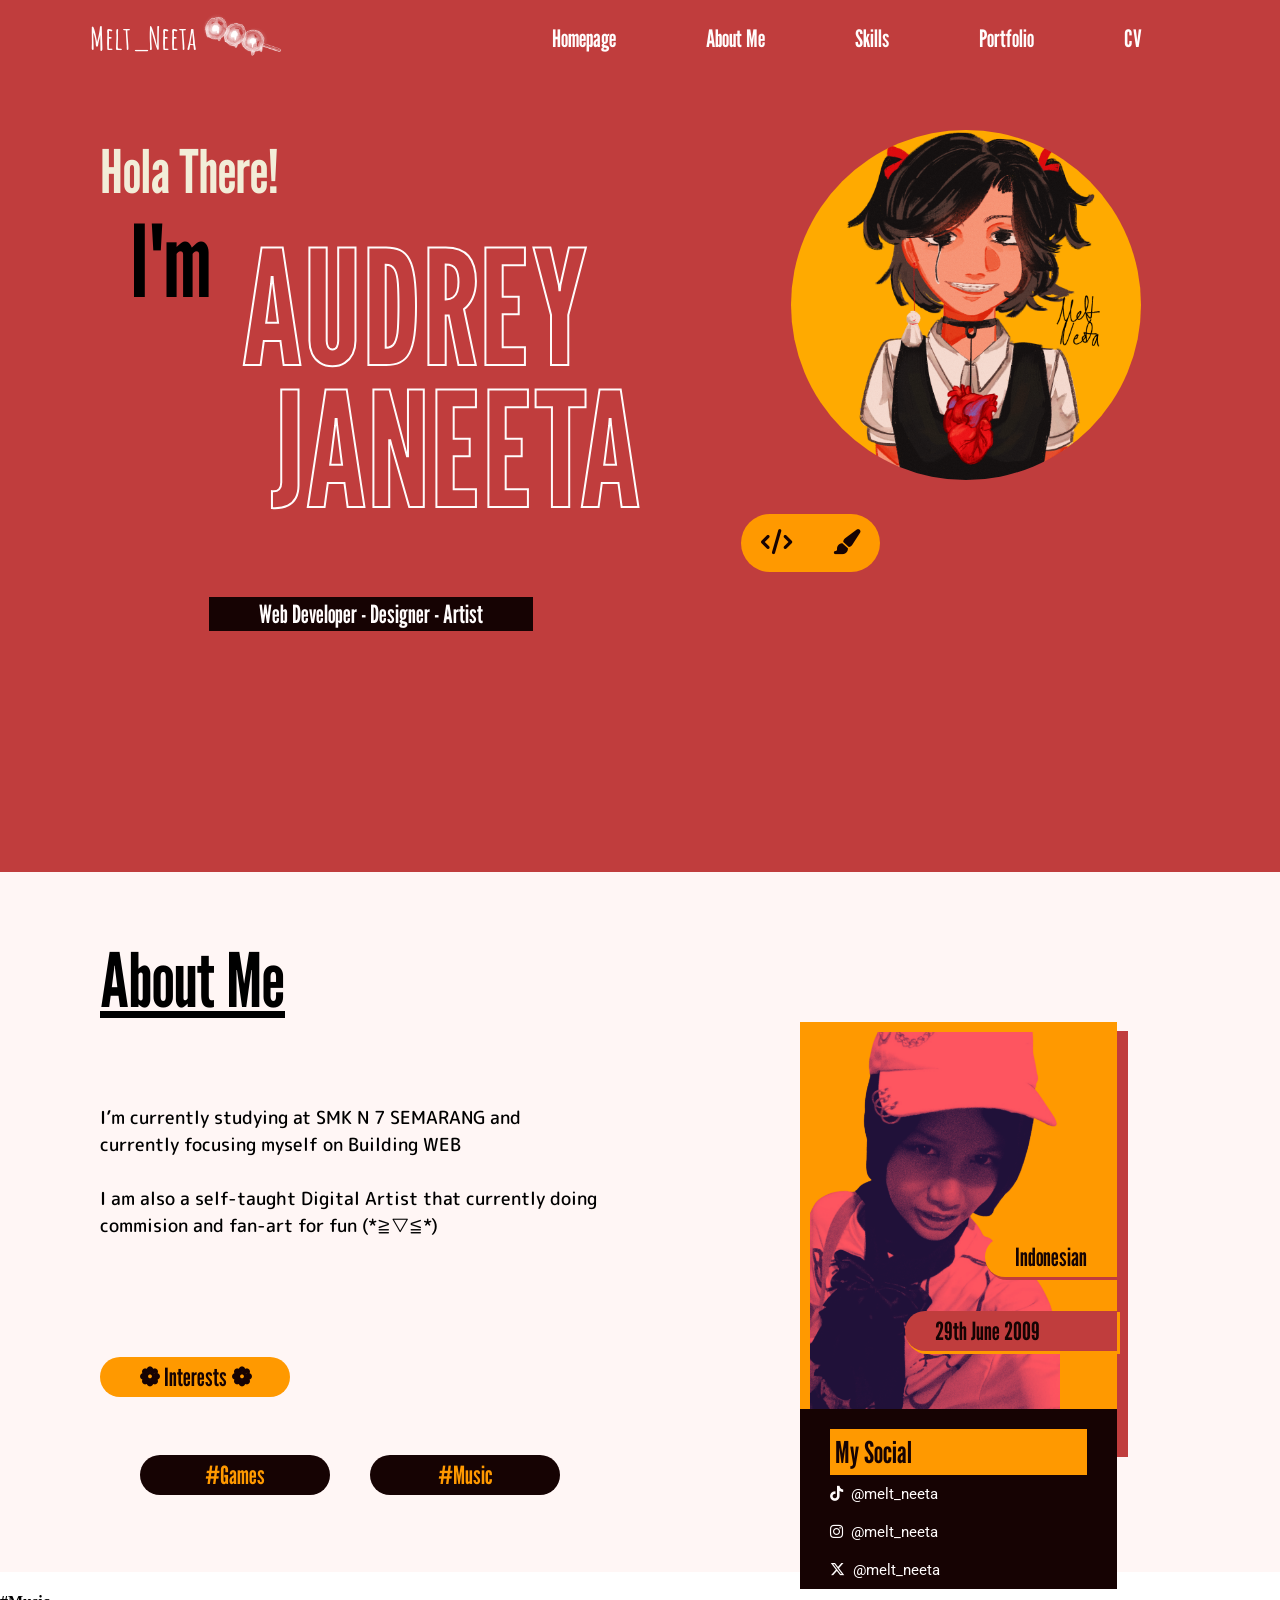
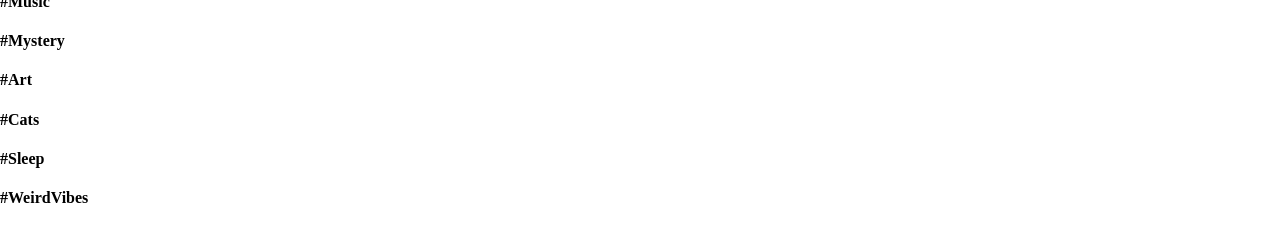
==== index.html @ 70efd3c1 "about me page done" ====
<!DOCTYPE html>
<html lang="en">
<head>
    <meta charset="UTF-8">
    <meta name="viewport" content="width=device-width, initial-scale=1.0">
    <title>Homepage</title>
    <link rel="stylesheet" href="index.css"> 
    <link rel="stylesheet" href="https://cdnjs.cloudflare.com/ajax/libs/font-awesome/6.5.1/css/all.min.css">
    <link rel="preconnect" href="https://fonts.googleapis.com">
    <link rel="preconnect" href="https://fonts.gstatic.com" crossorigin>
    <link href="https://fonts.googleapis.com/css2?family=Amatic+SC:wght@400;700&family=Arimo:ital,wght@0,400..700;1,400..700&family=League+Gothic:wdth@75..100&family=M+PLUS+Rounded+1c:wght@100;300;400;500;700;800;900&family=Roboto:ital,wght@0,100..900;1,100..900&display=swap" rel="stylesheet">
</head>
<body>

<!--Header section start-->

<header>
    <div class="navigasi">
        <div class="logo">
            <ul>Melt_Neeta</ul>
            <img src="assets/white logo no letter.png" width="80px" height="80px">
        </div>
        <ul class="nav-link">
            <li><a href="index.html#homepage">Homepage</a></li>
            <li><a href="index.html#about-me">About Me</a></li>
            <li><a href="index.html">Skills</a></li>
            <li><a href="portfolio.html">Portfolio</a></li>
            <li><a href="cv.html">CV</a></li>
        </ul>
    </div>
</header>

<!--Header section ends-->

<!--Homepage section start-->

<section class="homepage" id="homepage">

<div class="homepage">

    <div class="hola">
        <h3>Hola There!</h3>
        <div class="audrey">
            <h2>I'm</h2>
            <h1>AUDREY <p>JANEETA</p></h1>
        </div>
        <div class="pro">
            <p>Web Developer - Designer - Artist</p>
        </div>
    </div>

    <div class="first-pic">
        <img src="assets/profilecolor.png"/>
        <div class="passion-icon">
            <div class="code-icon"><i class="fa-solid fa-code"></i></div>
            <div class="paintbrush-icon"><i class="fa-solid fa-paintbrush"></i></div>
        </div>
    </div>

</div>

</section>

<!--homepage section end-->

<!--About Me section start-->
<section class="about-me" id="about-me">

<div class="about-me">

    <div class="aboutme-left">
        <div class="aboutme-title">
            <h1>About Me</h1>
        </div>
        <div class="aboutme-desc">
            <p>
                I’m currently studying at SMK N 7 SEMARANG and currently focusing myself on Building WEB
                <br><br>
                I am also a self-taught Digital Artist that currently doing commision and fan-art for fun
                (*≧▽≦*)
            </p>
        </div>
        <div class="aboutme-interest">
            <h3>❁ Interests ❁</h3>
            <div class="interest">
                <h4>#Games</h4>
                <h4>#Music</h4>
            </div>
        </div>
    </div>

    <div class="aboutme-right">
        <div class="mephoto">
            <img src="assets/mypic.png" width="250px" height="400px"/>
        </div>
        <div class="from">
            <h5>Indonesian</h5>
        </div>
        <div class="date">
            <h5>29th June 2009</h5>
        </div>
        <div class="social">
            <ul>
                <h5>My Social</h5>
                <li><i class="fa-brands fa-tiktok"></i>&nbsp;&nbsp;@melt_neeta</li>
                <li><i class="fa-brands fa-instagram"></i>&nbsp;&nbsp;@melt_neeta</li>
                <li><i class="fa-brands fa-x-twitter"></i>&nbsp;&nbsp;@melt_neeta</li>
            </ul>
        </div>
    </div> 

</div>

</section>

<!--About Me ends-->

<!--Skills Start-->
<section class="skills" id="skills">

<div class="skills">

    <div class="interest">
        <div class="interest-row">
            <h4>#Music</h4>
            <h4>#Mystery</h4>
        </div>
        <div class="interest-row">
            <h4>#Art</h4>
            <h4>#Cats</h4>
        </div>
        <div class="interest-row">
            <h4>#Sleep</h4>
            <h4>#WeirdVibes</h4>
        </div>
    </div>


</div>
</section>
<!--Skills end-->
    
</body>
</html>
---- index.css ----
:root{
    --bright-yellow: #f2edd8;
    --black: #160303;
    --orange: #ff9900;
    --white1: #fffcfc;
    --white2: #fff6f5;
    --gray-red: #bc837c;
    --red: #c03d3d;
}


body {
    margin: 0;
    padding: 0;
    height: 100%;
}

/*header*/

header {
    position: fixed;
    min-width: 1080;
    max-height: 70px;
    background-color: var(--red);
}

.navigasi {
    display: flex;
}

.navigasi .logo {
    margin-top: -15px;
    padding: 0px;
    margin-left: 50px;
    color: var(--white1);
    font-family: "Amatic SC", sans-serif;
    font-weight: bold;
    font-style: normal;
    font-size: xx-large;
    display: flex;
}

.navigasi .logo img {
    margin-top: 10px;
    margin-left: 5px;
}

.navigasi .logo a {
    color: var(--white1);
    font-family: "Amatic SC", sans-serif;
    font-weight: bolder;
    font-style: normal;
    font-size: xx-large;
}

.navigasi .nav-link {
    margin-left: 200px;
    margin-right: 50px;
    list-style: none;
    display: flex;
    font-family: "League Gothic", sans-serif;
    font-weight: 500;
    font-size: x-large;
}

.navigasi .nav-link a{
    color: var(--white1);
    text-decoration: none;
    justify-items: center;
  text-decoration: none;  
  color: var(--white1);
  padding: 5px 30px;      /* (Atas-Bawah Kiri-Kanan) */
  margin-right: 30px;
  transition-duration: 0.2s;
}

.navigasi .nav-link a:hover {
    color: var(--red);
    background-color: var(--bright-yellow);
    border-radius: 15px;
}

/*Homepage*/

.homepage {
    background-color: var(--red);
    max-height: 1000px;
    display: flex;
}

.hola {
    display: flex;
    flex-direction: column;
    padding: 75px 100px;
    font-family: "League Gothic", sans-serif;
}

.hola h3 {
    color: var(--bright-yellow);
    font-size: 60px;
    font-weight: 200;
}

.hola .audrey {
    margin-left: 30px;
    margin-top: -150px;
    display: flex;
}

.hola .audrey h2 {
    font-size: 100px;
}

.hola .audrey h1 {
    margin-left: 30px;
    font-size: 160px;
    line-height: 0.7;
    color: transparent;
    -webkit-text-stroke: 2px var(--white1);
}

.hola .audrey h1 p {
    margin-top: 30px;
    margin-left: 30px;
}

.pro p {
    font-family: "League Gothic", sans-serif;
    font-size: 25px;
    font-weight: 500;
    color: var(--white1);
    background-color: var(--black);
    padding: 2px 50px;
    width: fit-content;
    margin: auto;
    margin-top: -200px;
}

.first-pic .passion-icon {
    margin-top: -100px;
    display: flex;
    color: var(--black);
    background-color: var(--orange);
    width: fit-content;
    border-radius: 50px;
    justify-self: center;
    font-size: 25px;
    padding: 10px;
}

.code-icon {
    padding: 5px 10px;
    margin-right: 10px;
}

.paintbrush-icon{
    padding: 5px 10px;
    margin-left: 10px;
}

.code-icon :hover {
    color: var(--bright-yellow);
}

.paintbrush-icon :hover {
    color: var(--bright-yellow);
}

.homepage .first-pic img {
    height: 350px;
    width: 350px;
    padding: 130px 50px;
    border-radius: 100%;
}

/* About Me */

.about-me {
    background-color: var(--white2);
    max-height: 700px;
    display: flex;
}

.aboutme-left {
    display: flex;
    flex-direction: column;
    padding: 50px 100px;
    margin-top: -50px;
}

.aboutme-left .aboutme-title {
    font-family: "League Gothic", sans-serif;
    font-size: 50px;
    font-weight: 200;
    text-decoration: underline;
}

.aboutme-left .aboutme-desc {
    font-family: "M PLUS Rounded 1c", sans-serif;
    font-weight: 500;
    font-size: 18px;
    max-width: 500px;
}

.aboutme-right {
    display: flex;
    flex-direction: column;
    padding: 50px 100px;
}

.aboutme-right .mephoto {
    margin-top: 100px;
    padding: 10px;
    background-color: var(--orange);
    box-shadow: 10px 10px 0px 1px var(--red);
}

.aboutme-right .from {
    justify-items: left;
    z-index: 2;
    margin-top: -250px;
}

.aboutme-right .from h5 {
    color: var(--black);
    background-color: var(--orange);
    border-radius: 20px 0px 0px 20px;
    font-family: "League Gothic", sans-serif;
    font-size: 25px;
    font-weight: 100;
    padding: 5px 30px;
    margin-left: 185px;
    box-shadow: 2px 2px 0px 1px var(--red);
}

.aboutme-right .date {
    justify-items: center;
    z-index: 2;
    margin-top: -50px;
}

.aboutme-right .date h5 {
    color: var(--black);
    background-color: var(--red);
    border-radius: 20px 0px 0px 20px;
    font-family: "League Gothic", sans-serif;
    font-size: 25px;
    font-weight: 100;
    padding: 5px 30px;
    margin-left: 105px;
    min-width: 150px;
    box-shadow: 2px 2px 0px 1px var(--orange);
}

.aboutme-right .social ul {
    padding: 10px 30px;
    background-color: var(--black);
    list-style-type: none;
}

.aboutme-right .social ul h5 {
    color: var(--black);
    margin-top: 10px;
    font-size: 30px;
    margin-bottom: -10px;
    font-family: "League Gothic", sans-serif;
    background-color: var(--orange);
    padding: 5px 5px;
}

.aboutme-right .social ul li {
    color: var(--white1);
    margin-top: 20px;
    font-size: 15px;
    font-family: "Roboto", sans-serif;;
}

.aboutme-left .aboutme-interest h3 {
    margin-top: 100px;
    justify-self: center;
    color: var(--black);
    background-color: var(--orange);
    border-radius: 50px;
    font-family: "League Gothic", sans-serif;
    font-size: 25px;
    padding: 5px 20px;
    text-align: center;
    width: 150px;
}

.aboutme-left .aboutme-interest .interest {
    display: flex;
    flex-direction: row;
    gap: 40px;
    justify-content: center;
    margin-top: 10px;
}

.aboutme-left .aboutme-interest h4 {
    justify-self: center;
    color: var(--orange);
    background-color: var(--black);
    border-radius: 50px;
    font-family: "League Gothic", sans-serif;
    font-size: 25px;
    padding: 5px 20px;
    text-align: center;
    width: 150px;
}
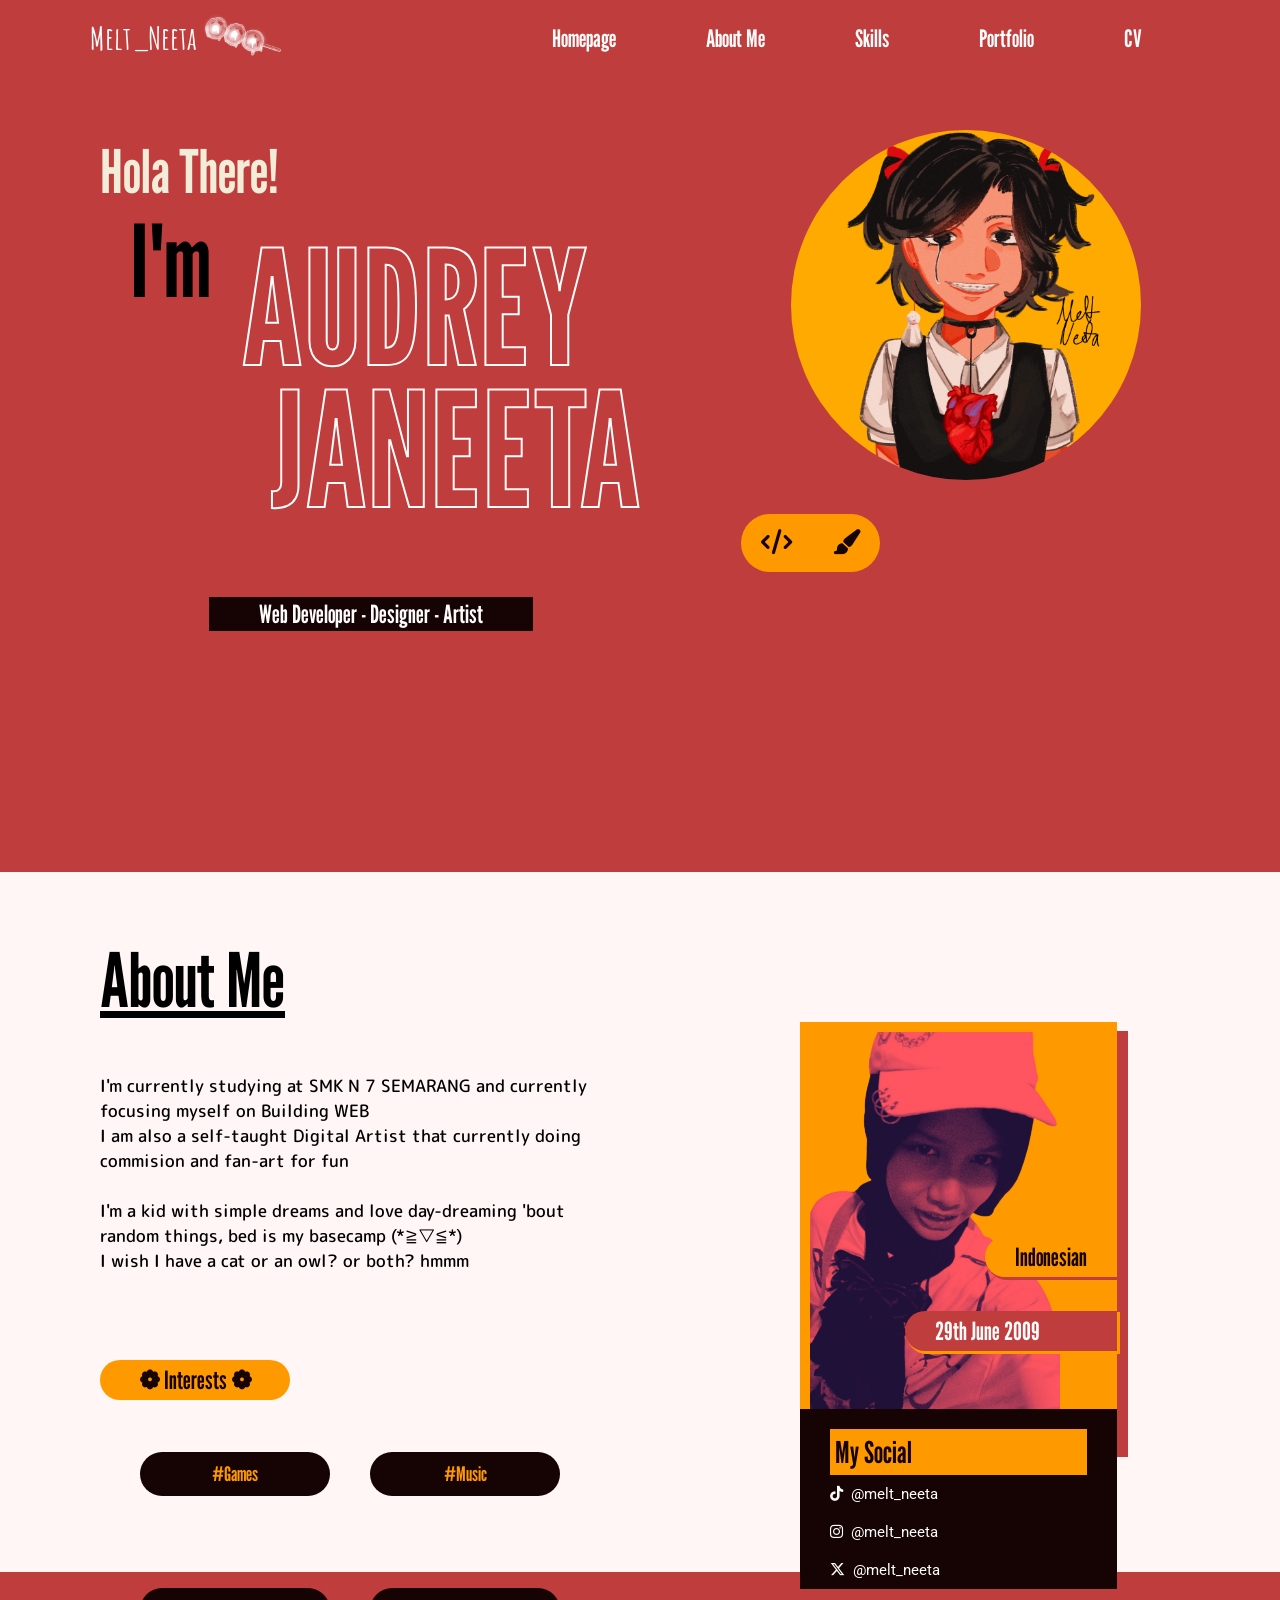
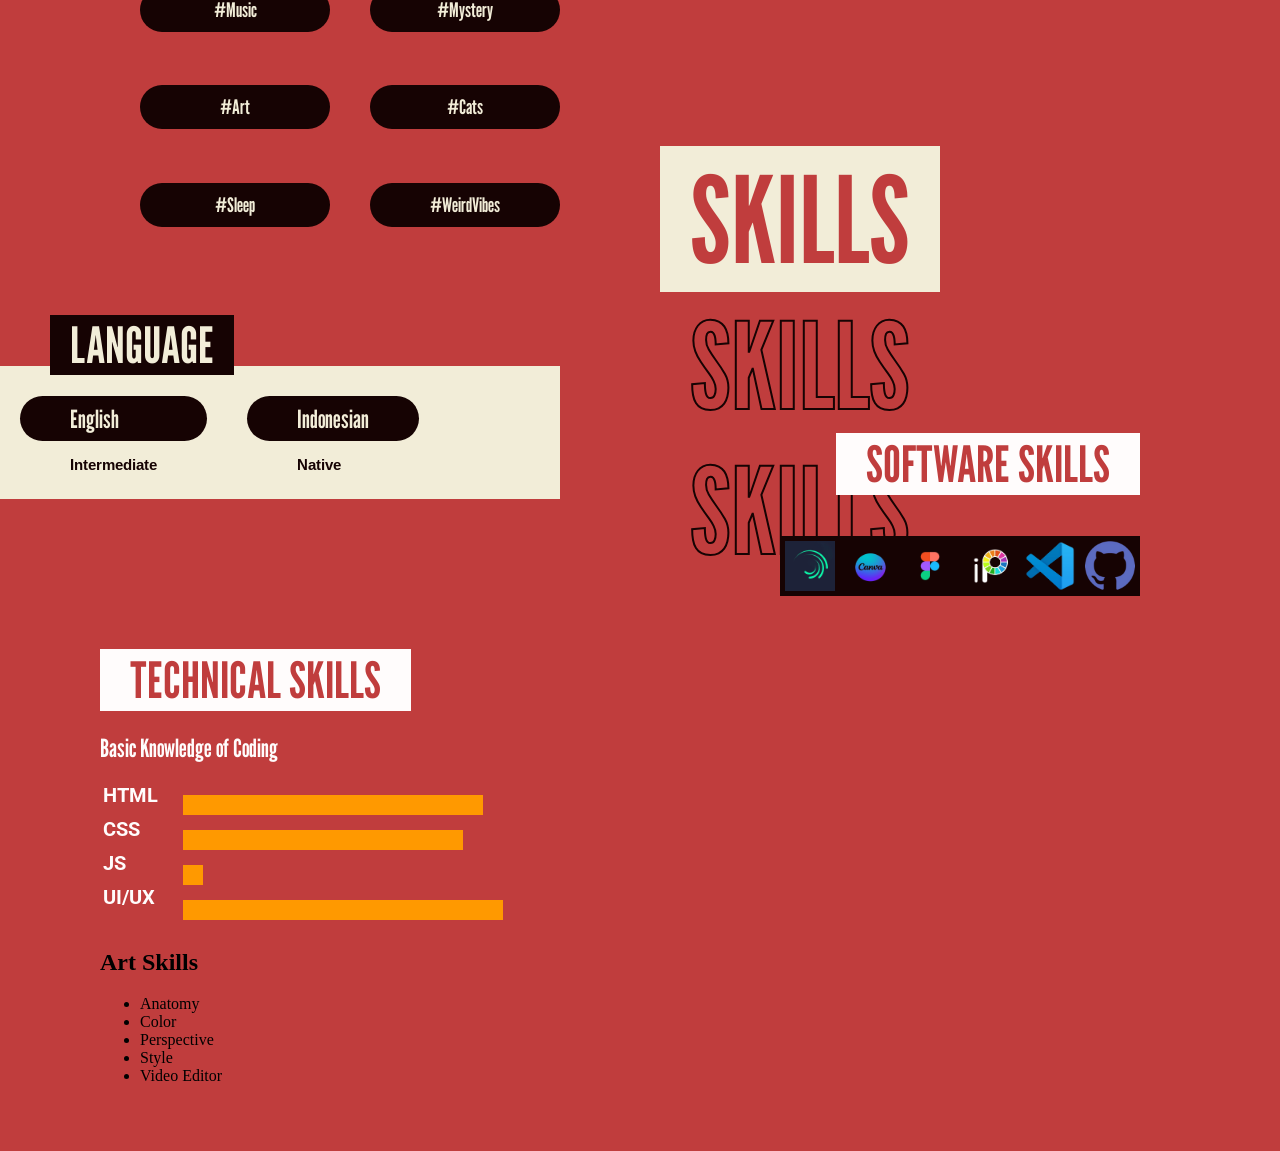
==== commit 712b19b7: "index almost done" ====
--- a/index.html
+++ b/index.html
@@ -23,7 +23,7 @@
         <ul class="nav-link">
             <li><a href="index.html#homepage">Homepage</a></li>
             <li><a href="index.html#about-me">About Me</a></li>
-            <li><a href="index.html">Skills</a></li>
+            <li><a href="index.html#skills">Skills</a></li>
             <li><a href="portfolio.html">Portfolio</a></li>
             <li><a href="cv.html">CV</a></li>
         </ul>
@@ -74,10 +74,14 @@
         </div>
         <div class="aboutme-desc">
             <p>
-                I’m currently studying at SMK N 7 SEMARANG and currently focusing myself on Building WEB
+                I'm currently studying at SMK N 7 SEMARANG and currently focusing myself on Building WEB
+                <br>
+                I am also a self-taught Digital Artist that currently doing commision and fan-art for fun
                 <br><br>
-                I am also a self-taught Digital Artist that currently doing commision and fan-art for fun
+                I'm a kid with simple dreams and love day-dreaming 'bout random things, bed is my basecamp
                 (*≧▽≦*)
+                <br>
+                I wish I have a cat or an owl? or both? hmmm
             </p>
         </div>
         <div class="aboutme-interest">
@@ -120,18 +124,98 @@
 
 <div class="skills">
 
-    <div class="interest">
-        <div class="interest-row">
-            <h4>#Music</h4>
-            <h4>#Mystery</h4>
-        </div>
-        <div class="interest-row">
-            <h4>#Art</h4>
-            <h4>#Cats</h4>
-        </div>
-        <div class="interest-row">
-            <h4>#Sleep</h4>
-            <h4>#WeirdVibes</h4>
+    <div class="skills-left">
+
+        <div class="interest">
+            <div class="interest-row">
+                <h4>#Music</h4>
+                <h4>#Mystery</h4>
+            </div>
+            <div class="interest-row">
+                <h4>#Art</h4>
+                <h4>#Cats</h4>
+            </div>
+            <div class="interest-row">
+                <h4>#Sleep</h4>
+                <h4>#WeirdVibes</h4>
+            </div>
+        </div>
+
+        <div class="language">
+            <h1>LANGUAGE</h1>
+            <div class="languages">
+                <div class="languages-content">
+                    <h3>English</h3>
+                    <h4>Intermediate</h4>
+                </div>
+                <div class="languages-content">
+                    <h3>Indonesian</h3>
+                    <h4>Native</h4>
+                </div>
+            </div>
+        </div>
+
+        <div class="technical">
+            <h1>TECHNICAL SKILLS</h1>
+            <div class="coding">
+                <h2>Basic Knowledge of Coding</h2>
+                <div class="coding-skills">
+                    <ul>
+                        <li>HTML</li>
+                        <li>CSS</li>
+                        <li>JS</li>
+                        <li>UI/UX</li>
+                    </ul>
+                </div>
+                <div class="coding-skills-bar">
+                    <div class="html"></div>
+                    <div class="css"></div>
+                    <div class="js"></div>
+                    <div class="uiux"></div>
+                </div>
+            </div>
+
+            <div class="art">
+                <h2>Art Skills</h2>
+                <div class="art-skills">
+                    <ul>
+                        <li>Anatomy</li>
+                        <li>Color</li>
+                        <li>Perspective</li>
+                        <li>Style</li>
+                        <li>Video Editor</li>
+                    </ul>
+                </div>
+                <div class="coding-skills-bar">
+                    <div class="anatomy"></div>
+                    <div class="color"></div>
+                    <div class="perspective"></div>
+                    <div class="style"></div>
+                    <div class="vid-editor"></div>
+                </div>
+            </div>
+        </div>
+    </div>
+
+    <div class="skills-right">
+        <div class="title">
+            <h1>SKILLS</h1>
+            <div class="back-title">
+                <h2>SKILLS</h2>
+                <h2>SKILLS</h2>
+            </div>
+        </div>
+
+        <div class="software">
+            <h1>SOFTWARE SKILLS</h1>
+            <div class="softwares">
+                <img src="assets/Alight motion logo.jpg"/>
+                <img src="assets/canva logo.png"/>
+                <img src="assets/figma logo.png"/>
+                <img src="assets/ibis paint logo.png"/>
+                <img src="assets/vscode logo.png"/>
+                <img src="assets/github logo.png"/>
+            </div>
         </div>
     </div>
 
--- a/index.css
+++ b/index.css
@@ -13,6 +13,7 @@
     margin: 0;
     padding: 0;
     height: 100%;
+    width: 100%;
 }
 
 /*header*/
@@ -22,10 +23,12 @@
     min-width: 1080;
     max-height: 70px;
     background-color: var(--red);
+    z-index: 100;
 }
 
 .navigasi {
     display: flex;
+    min-width: 2000px;
 }
 
 .navigasi .logo {
@@ -179,6 +182,7 @@
     background-color: var(--white2);
     max-height: 700px;
     display: flex;
+    z-index: 2;
 }
 
 .aboutme-left {
@@ -196,9 +200,10 @@
 }
 
 .aboutme-left .aboutme-desc {
+    margin: -30px 0px -30px 0px;
     font-family: "M PLUS Rounded 1c", sans-serif;
     font-weight: 500;
-    font-size: 18px;
+    font-size: 17px;
     max-width: 500px;
 }
 
@@ -217,7 +222,6 @@
 
 .aboutme-right .from {
     justify-items: left;
-    z-index: 2;
     margin-top: -250px;
 }
 
@@ -240,7 +244,7 @@
 }
 
 .aboutme-right .date h5 {
-    color: var(--black);
+    color: var(--white1);
     background-color: var(--red);
     border-radius: 20px 0px 0px 20px;
     font-family: "League Gothic", sans-serif;
@@ -302,8 +306,235 @@
     background-color: var(--black);
     border-radius: 50px;
     font-family: "League Gothic", sans-serif;
-    font-size: 25px;
-    padding: 5px 20px;
+    font-size: 20px;
+    font-weight: lighter;
+    padding: 10px 20px;
     text-align: center;
     width: 150px;
+}
+
+/*Skills*/
+
+.skills {
+    background-color: var(--red);
+    display: flex;
+    flex-direction: row;
+}
+
+.skills-left {
+    display: flex;
+    flex-direction: column;
+    padding: 50px 100px;
+}
+
+.skills-left .interest {
+    justify-items: center;
+    margin-left: 40px;
+    margin-top: -60px;
+}
+
+.skills-left .interest .interest-row {
+    display: flex;
+    flex-direction: row;
+    gap: 40px;
+    justify-content: center;
+    margin-top: 0px;
+}
+
+.skills-left .interest .interest-row h4 {
+    justify-self: center;
+    color: var(--bright-yellow);
+    background-color: var(--black);
+    border-radius: 50px;
+    font-family: "League Gothic", sans-serif;
+    font-size: 20px;
+    font-weight: lighter;
+    padding: 10px 20px;
+    text-align: center;
+    width: 150px;
+}
+
+.skills-left .language {
+    margin-top: 20px;
+    margin-left: -100px;
+}
+
+.skills-left .language h1 {
+    color: var(--bright-yellow);
+    background-color: var(--black);
+    display: inline-block;
+    padding: 0px 20px;
+    font-family: "League Gothic", sans-serif;
+    font-size: 50px;
+    margin-left: 50px;
+}
+
+.skills-left .language .languages {
+    margin-top: -50px;
+    display: flex;
+    flex-direction: row;
+    background-color: var(--bright-yellow);
+    padding: 5px 0px;
+}
+
+.skills-left .language .languages .languages-content{
+    padding: 0px 20px;
+    justify-items: center;
+}
+
+.skills-left .language .languages .languages-content h3{
+    background-color: var(--black);
+    color: var(--bright-yellow);
+    font-family: "League Gothic", sans-serif;
+    font-weight: lighter;
+    font-size: 25px;
+    padding: 7.5px 50px;
+    border-radius: 50px;
+}
+
+.skills-left .language .languages .languages-content h4{
+    color: var(--black);
+    font-family: "Arimo", sans-serif;
+    font-weight: bold;
+    font-size: 15px;
+    margin-top: -10px;
+    padding: 0px 50px;
+}
+
+.skills-right {
+    display: flex;
+    flex-direction: column;
+    padding: 0px 0px;
+    align-items: end;
+}
+
+.skills-right .title {
+    margin-top: 75px;
+    margin-right: -100px;
+    display: flex;
+    flex-direction: column;
+    align-items: end;
+}
+
+.skills-right .title h1 {
+    background-color: var(--bright-yellow);
+    color: var(--red);
+    font-family: "League Gothic", sans-serif;
+    font-weight: lighter;
+    font-size: 120px;
+    padding: 1px 30px;
+}
+
+.skills-right .title .back-title h2{
+    -webkit-text-stroke: 2px var(--black);
+    color: var(--red);
+    font-family: "League Gothic", sans-serif;
+    font-weight: lighter;
+    font-size: 120px;
+    padding: 1px 30px;
+    margin-top: -100px;
+    z-index: -2;
+}
+
+.skills-right .software {
+    display: flex;
+    flex-direction: column;
+    align-items: end;
+    margin-right: -300px;
+    margin-top: 50px;
+}
+
+.skills-right .software h1 {
+    margin-top: -300px;
+    color: var(--red);
+    background-color: var(--white1);
+    padding: 1px 30px;
+    font-family: "League Gothic", sans-serif;
+    font-size: 50px;
+}
+
+.skills-right .software .softwares {
+    display: flex;
+    flex-direction: row;
+}
+
+.skills-right .software .softwares img {
+    background-color: var(--black);
+    padding: 5px;
+    width: 50px;
+    height: 50px;
+}
+
+.skills-left .technical {
+    display: flex;
+    flex-direction: column;
+}
+
+.skills-left .technical h1 {
+    margin-right: auto;
+    margin-top: 150px;
+    color: var(--red);
+    background-color: var(--white1);
+    padding: 1px 30px;
+    font-family: "League Gothic", sans-serif;
+    font-size: 50px;
+    align-self: center;
+    justify-self: left;
+}
+
+.skills-left .technical .coding {
+    display: flex;
+    flex-direction: row;
+}
+
+.skills-left .technical .coding h2 {
+    color: var(--white1);
+    font-family: "League Gothic", sans-serif;
+    font-size: 25px;
+    font-weight: lighter;
+    margin-top: -20px;
+}
+
+.skills-left .technical .coding .coding-skills {
+    color: var(--white1);
+    font-family: "Roboto", sans-serif;
+    font-size: 20px;
+    font-weight: bold;
+    margin-top: 10px;
+    margin-left: -215px;
+}
+
+.skills-left .technical .coding .coding-skills ul li {
+    list-style: none;
+    margin-top: 10px;
+}
+
+.skills-left .technical .coding-skills-bar {
+    margin-top: 10px;
+    margin-left: 25px;
+}
+
+.skills-left .technical .coding-skills-bar .html {
+    width: 300px;
+    height: 20px;
+    background-color: var(--orange);
+    margin-top: 32px;
+}
+.skills-left .technical .coding-skills-bar .css {
+    width: 280px;
+    height: 20px;
+    background-color: var(--orange);
+    margin-top: 15px;
+}
+.skills-left .technical .coding-skills-bar .js {
+    width: 20px;
+    height: 20px;
+    background-color: var(--orange);
+    margin-top: 15px;
+}
+.skills-left .technical .coding-skills-bar .uiux {
+    width: 320px;
+    height: 20px;
+    background-color: var(--orange);
+    margin-top: 15px;
 }
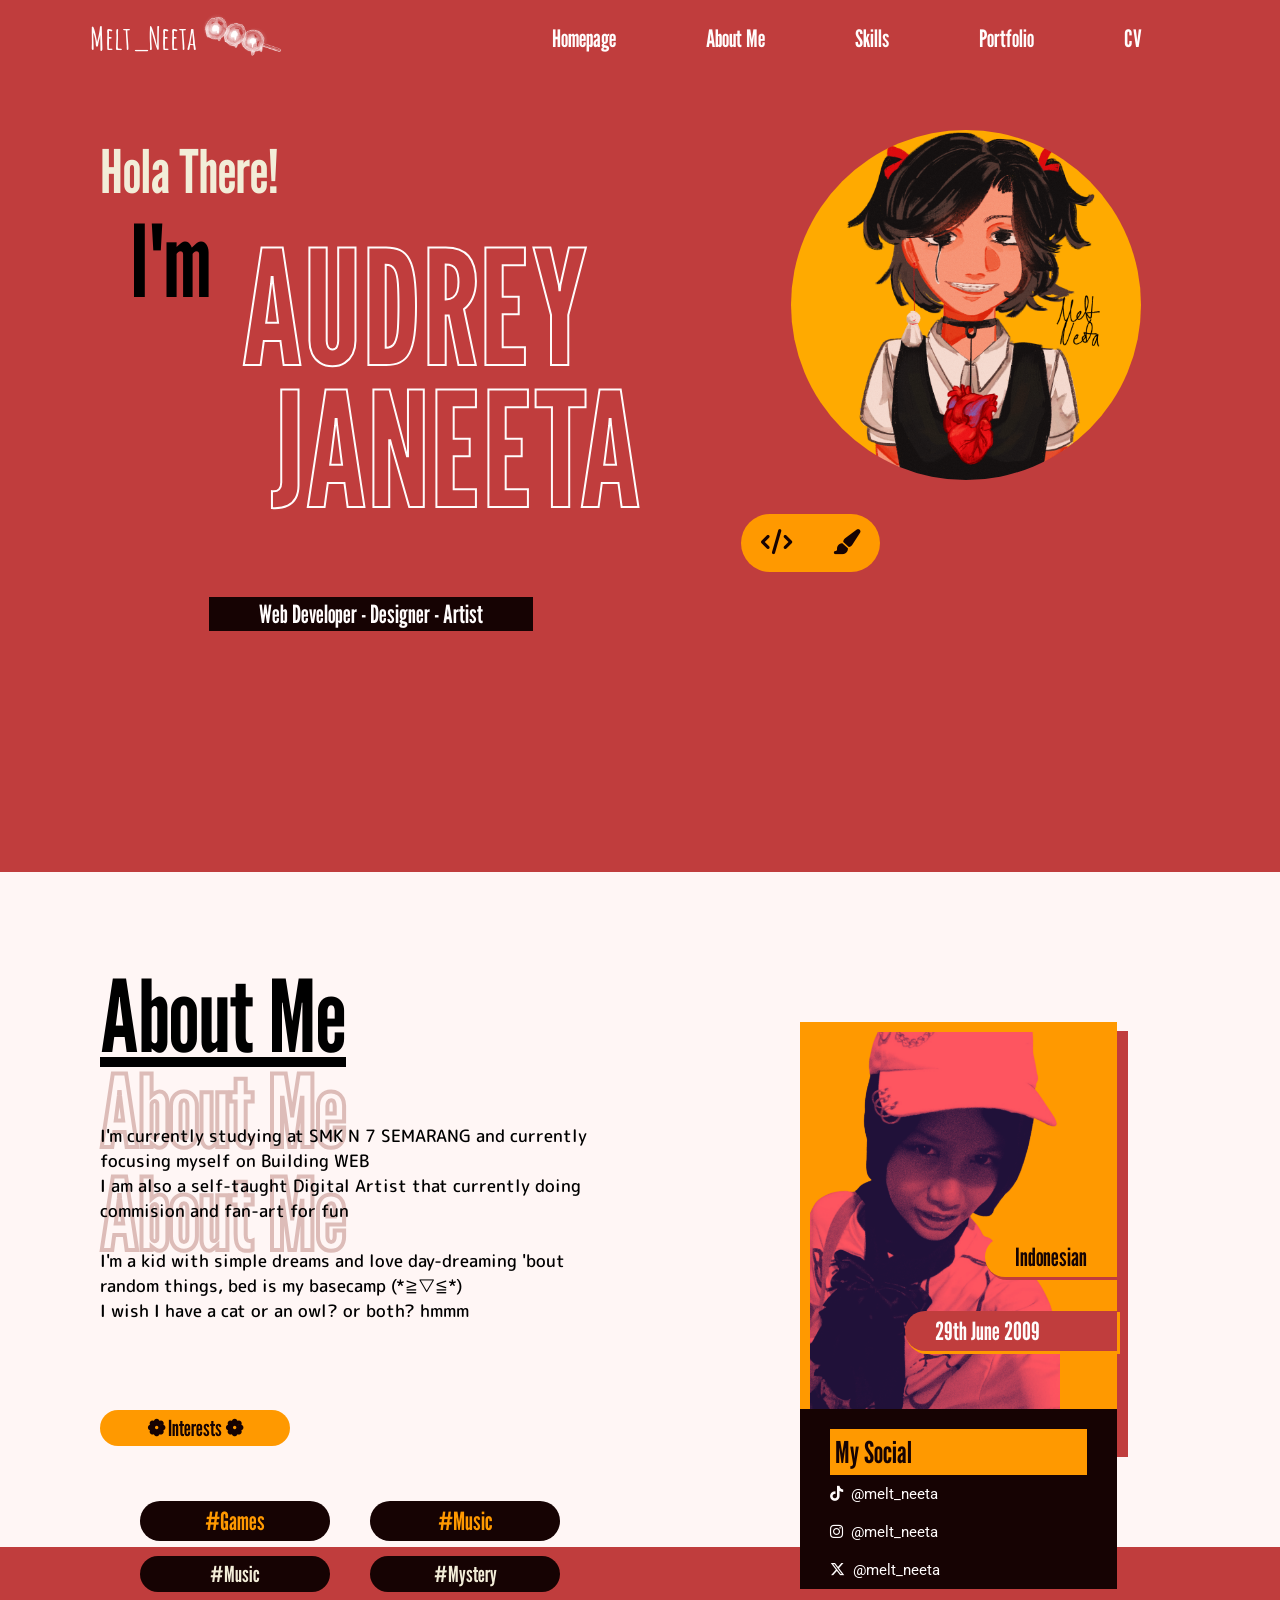
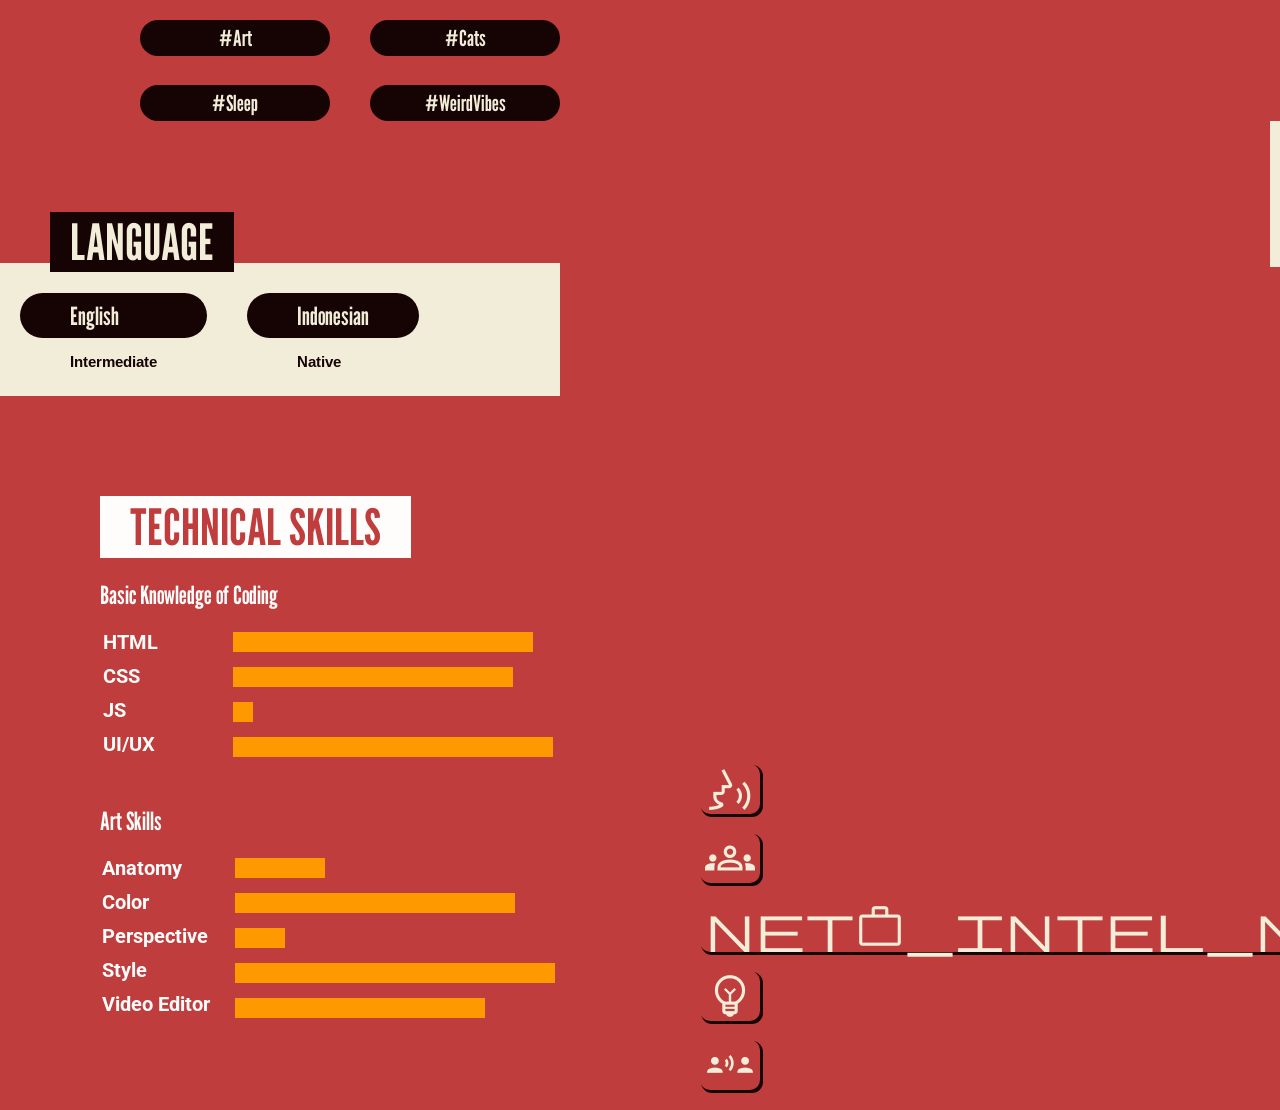
==== commit a5afea3a: "skills done" ====
--- a/index.html
+++ b/index.html
@@ -8,6 +8,7 @@
     <link rel="stylesheet" href="https://cdnjs.cloudflare.com/ajax/libs/font-awesome/6.5.1/css/all.min.css">
     <link rel="preconnect" href="https://fonts.googleapis.com">
     <link rel="preconnect" href="https://fonts.gstatic.com" crossorigin>
+    <link rel="stylesheet" href="https://fonts.googleapis.com/css2?family=Material+Symbols+Outlined:opsz,wght,FILL,GRAD@20..48,100..700,0..1,-50..200" />
     <link href="https://fonts.googleapis.com/css2?family=Amatic+SC:wght@400;700&family=Arimo:ital,wght@0,400..700;1,400..700&family=League+Gothic:wdth@75..100&family=M+PLUS+Rounded+1c:wght@100;300;400;500;700;800;900&family=Roboto:ital,wght@0,100..900;1,100..900&display=swap" rel="stylesheet">
 </head>
 <body>
@@ -71,6 +72,8 @@
     <div class="aboutme-left">
         <div class="aboutme-title">
             <h1>About Me</h1>
+            <h2>About Me</h2>
+            <h2>About Me</h2>
         </div>
         <div class="aboutme-desc">
             <p>
@@ -186,7 +189,7 @@
                         <li>Video Editor</li>
                     </ul>
                 </div>
-                <div class="coding-skills-bar">
+                <div class="art-skills-bar">
                     <div class="anatomy"></div>
                     <div class="color"></div>
                     <div class="perspective"></div>
@@ -217,6 +220,30 @@
                 <img src="assets/github logo.png"/>
             </div>
         </div>
+
+        <div class="soft-skill">
+            <h1>SOFT SKILLS</h1>
+            <div class="softskills">
+                <div class="icon">
+                <ul>
+                    <li><span class="material-symbols-outlined">voice_selection</span></li>
+                    <li><span class="material-symbols-outlined">groups</span></li>
+                    <li><span class="material-symbols-outlined">network_intel_node</span></li>
+                    <li><span class="material-symbols-outlined">emoji_objects</span></li>
+                    <li><span class="material-symbols-outlined">communication</span></li>
+                </ul>
+                </div>
+                <div class="soft-skills">
+                <ul>
+                    <li>Public Speaking</li>
+                    <li>Teamwork</li>
+                    <li>Adaptability</li>
+                    <li>Creative</li>
+                    <li>Communication</li>
+                </ul>
+                </div>
+            </div>
+        </div>
     </div>
 
 
--- a/index.css
+++ b/index.css
@@ -180,7 +180,7 @@
 
 .about-me {
     background-color: var(--white2);
-    max-height: 700px;
+    max-height: 675px;
     display: flex;
     z-index: 2;
 }
@@ -192,15 +192,28 @@
     margin-top: -50px;
 }
 
-.aboutme-left .aboutme-title {
-    font-family: "League Gothic", sans-serif;
-    font-size: 50px;
+.aboutme-left .aboutme-title h1 {
+    font-family: "League Gothic", sans-serif;
+    font-size: 100px;
     font-weight: 200;
     text-decoration: underline;
+    margin-bottom: 75px;
+}
+
+.aboutme-left .aboutme-title h2 {
+    z-index: -2;
+    font-family: "League Gothic", sans-serif;
+    font-size: 100px;
+    font-weight: 200;
+    color: var(--white2);
+    -webkit-text-stroke: 4px var(--gray-red);
+    margin-top: -100px;
+    opacity: 0.5;
 }
 
 .aboutme-left .aboutme-desc {
-    margin: -30px 0px -30px 0px;
+    z-index: 0;
+    margin: -250px 0px -30px 0px;
     font-family: "M PLUS Rounded 1c", sans-serif;
     font-weight: 500;
     font-size: 17px;
@@ -286,7 +299,7 @@
     background-color: var(--orange);
     border-radius: 50px;
     font-family: "League Gothic", sans-serif;
-    font-size: 25px;
+    font-size: 22px;
     padding: 5px 20px;
     text-align: center;
     width: 150px;
@@ -306,9 +319,9 @@
     background-color: var(--black);
     border-radius: 50px;
     font-family: "League Gothic", sans-serif;
-    font-size: 20px;
-    font-weight: lighter;
-    padding: 10px 20px;
+    font-size: 25px;
+    font-weight: lighter;
+    padding: 5px 20px;
     text-align: center;
     width: 150px;
 }
@@ -330,7 +343,7 @@
 .skills-left .interest {
     justify-items: center;
     margin-left: 40px;
-    margin-top: -60px;
+    margin-top: -40px;
 }
 
 .skills-left .interest .interest-row {
@@ -338,7 +351,7 @@
     flex-direction: row;
     gap: 40px;
     justify-content: center;
-    margin-top: 0px;
+    margin-top: -30px;
 }
 
 .skills-left .interest .interest-row h4 {
@@ -347,9 +360,9 @@
     background-color: var(--black);
     border-radius: 50px;
     font-family: "League Gothic", sans-serif;
-    font-size: 20px;
-    font-weight: lighter;
-    padding: 10px 20px;
+    font-size: 22px;
+    font-weight: lighter;
+    padding: 5px 20px;
     text-align: center;
     width: 150px;
 }
@@ -463,9 +476,11 @@
     padding: 5px;
     width: 50px;
     height: 50px;
+    box-shadow: 5px 5px 0px 1px var(--orange);
 }
 
 .skills-left .technical {
+    margin-top: -50px;
     display: flex;
     flex-direction: column;
 }
@@ -482,6 +497,7 @@
     justify-self: left;
 }
 
+/*coding skills*/
 .skills-left .technical .coding {
     display: flex;
     flex-direction: row;
@@ -510,8 +526,8 @@
 }
 
 .skills-left .technical .coding-skills-bar {
-    margin-top: 10px;
-    margin-left: 25px;
+    margin-top: 0px;
+    margin-left: 75px;
 }
 
 .skills-left .technical .coding-skills-bar .html {
@@ -537,4 +553,131 @@
     height: 20px;
     background-color: var(--orange);
     margin-top: 15px;
+}
+
+/*art skills*/
+.skills-left .technical .art {
+    margin-top: 50px;
+    display: flex;
+    flex-direction: row;
+}
+
+.skills-left .technical .art h2 {
+    color: var(--white1);
+    font-family: "League Gothic", sans-serif;
+    font-size: 25px;
+    font-weight: lighter;
+    margin-top: -20px;
+}
+
+.skills-left .technical .art .art-skills {
+    color: var(--white1);
+    font-family: "Roboto", sans-serif;
+    font-size: 20px;
+    font-weight: bold;
+    margin-top: 10px;
+    margin-left: -100px;
+}
+
+.skills-left .technical .art .art-skills ul li {
+    list-style: none;
+    margin-top: 10px;
+}
+
+.skills-left .technical .art-skills-bar {
+    margin-top: 0px;
+    margin-left: 25px;
+}
+
+.skills-left .technical .art-skills-bar .anatomy {
+    width: 90px;
+    height: 20px;
+    background-color: var(--orange);
+    margin-top: 32px;
+}
+.skills-left .technical .art-skills-bar .color {
+    width: 280px;
+    height: 20px;
+    background-color: var(--orange);
+    margin-top: 15px;
+}
+.skills-left .technical .art-skills-bar .perspective {
+    width: 50px;
+    height: 20px;
+    background-color: var(--orange);
+    margin-top: 15px;
+}
+.skills-left .technical .art-skills-bar .style {
+    width: 320px;
+    height: 20px;
+    background-color: var(--orange);
+    margin-top: 15px;
+}
+
+.skills-left .technical .art-skills-bar .vid-editor {
+    width: 250px;
+    height: 20px;
+    background-color: var(--orange);
+    margin-top: 15px;
+}
+
+/*soft skills*/
+.skills-right .soft-skill {
+    display: flex;
+    flex-direction: column;
+    align-items: end;
+    margin-right: -300px;
+    margin-top: -100px;
+}
+
+.skills-right .soft-skill h1 {
+    color: var(--red);
+    background-color: var(--white1);
+    padding: 1px 30px;
+    font-family: "League Gothic", sans-serif;
+    font-size: 50px;
+}
+
+.skills-right .soft-skill .softskills {
+    display: flex;
+    flex-direction: row;
+    margin-top: -20px;
+}
+.skills-right .soft-skill .icon {
+    display: flex;
+    flex-direction: column;
+}
+
+.skills-right .soft-skill .icon ul li {
+    list-style: none;
+    margin-top: 15px;
+}
+
+.skills-right .soft-skill .icon span {
+    font-size: 50px;
+    color: var(--bright-yellow);
+    background-color: var(--red);
+    box-shadow: 2px 2px 0px 1px var(--black);
+    padding: 0px 5px;
+    border-radius: 10px;
+}
+
+.skills-right .soft-skill .soft-skills {
+    display: flex;
+    flex-direction: column;
+    margin-top: -10px;
+}
+
+.skills-right .soft-skill .soft-skills ul li {
+    list-style: none;
+    font-family: "League Gothic", sans-serif;
+    font-weight: lighter;
+    font-size: 25px;
+    background-color: var(--black);
+    color: var(--orange);
+    text-align: center;
+    width: 250px;
+    padding: 7px 0px;
+    border-radius: 50px 0px 0px 50px;
+    margin-top: 25px;
 }
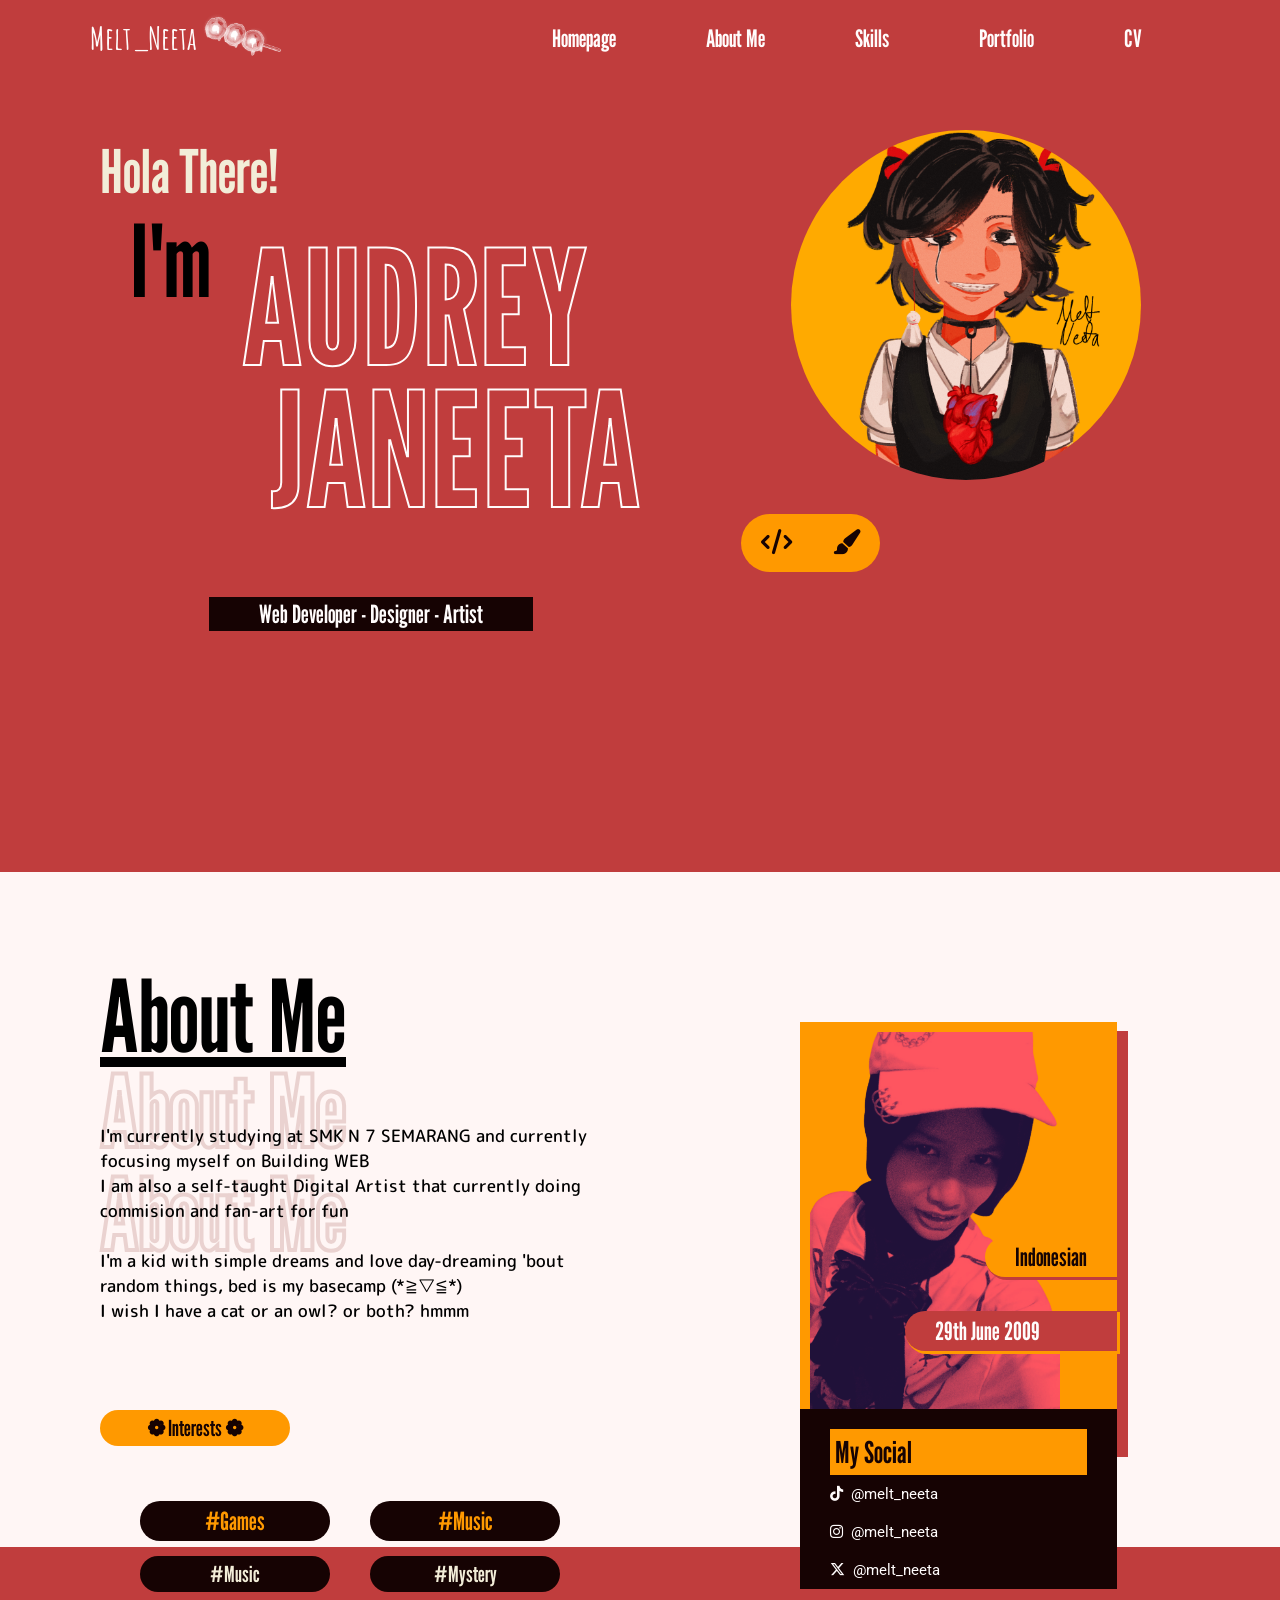
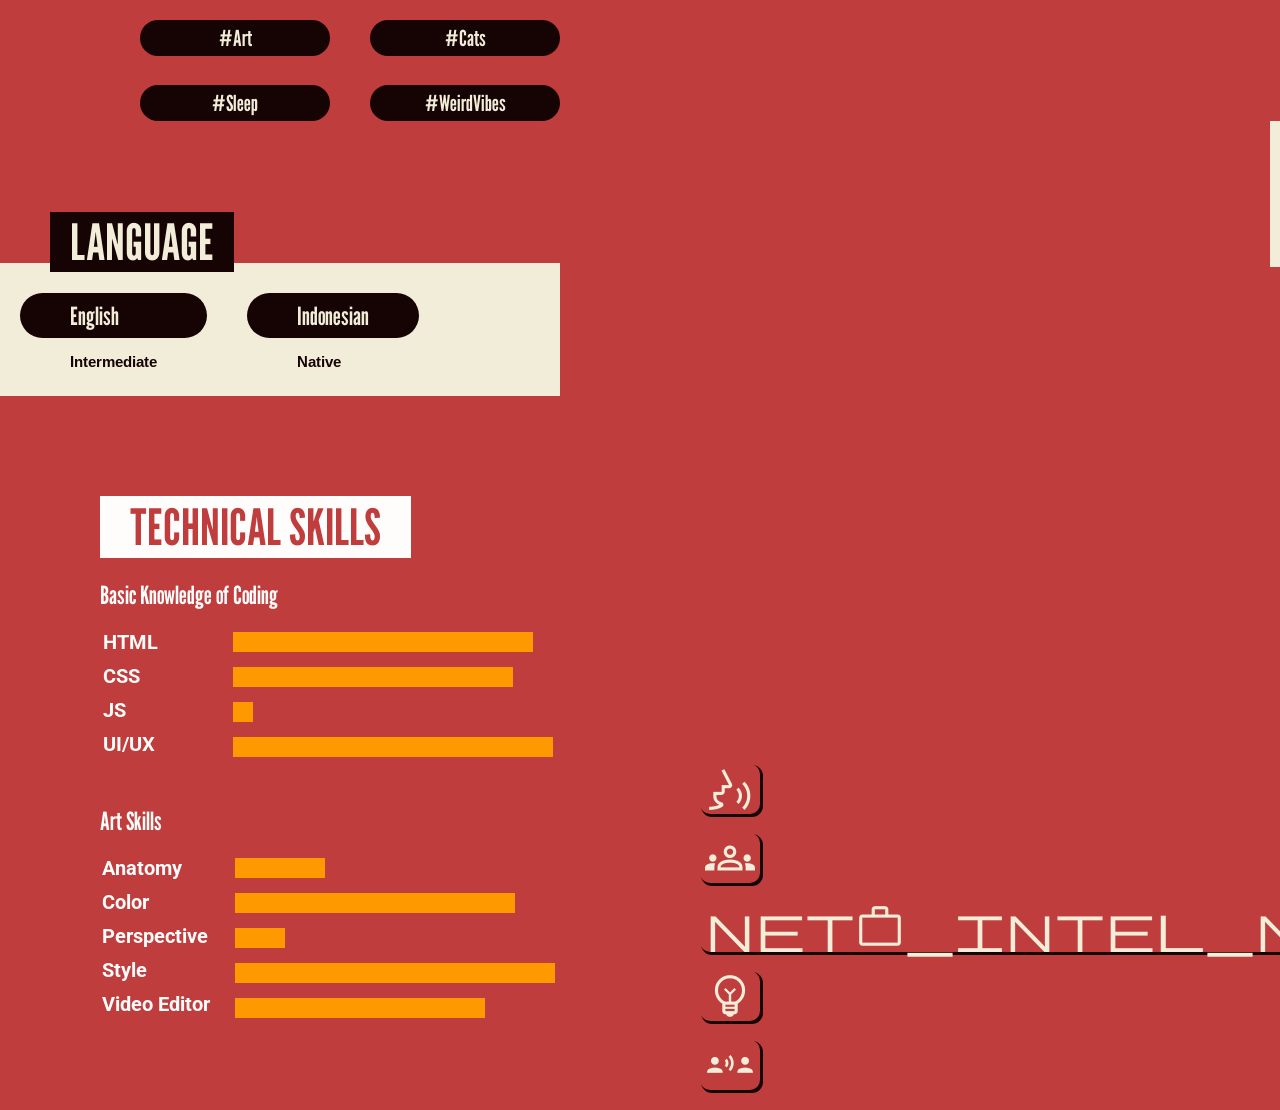
==== commit 174e5e96: "skills done" ====
--- a/index.html
+++ b/index.html
@@ -250,6 +250,10 @@
 </div>
 </section>
 <!--Skills end-->
+
+<footer>
+
     
+</footer>
 </body>
 </html>
--- a/index.css
+++ b/index.css
@@ -208,7 +208,7 @@
     color: var(--white2);
     -webkit-text-stroke: 4px var(--gray-red);
     margin-top: -100px;
-    opacity: 0.5;
+    opacity: 0.3;
 }
 
 .aboutme-left .aboutme-desc {
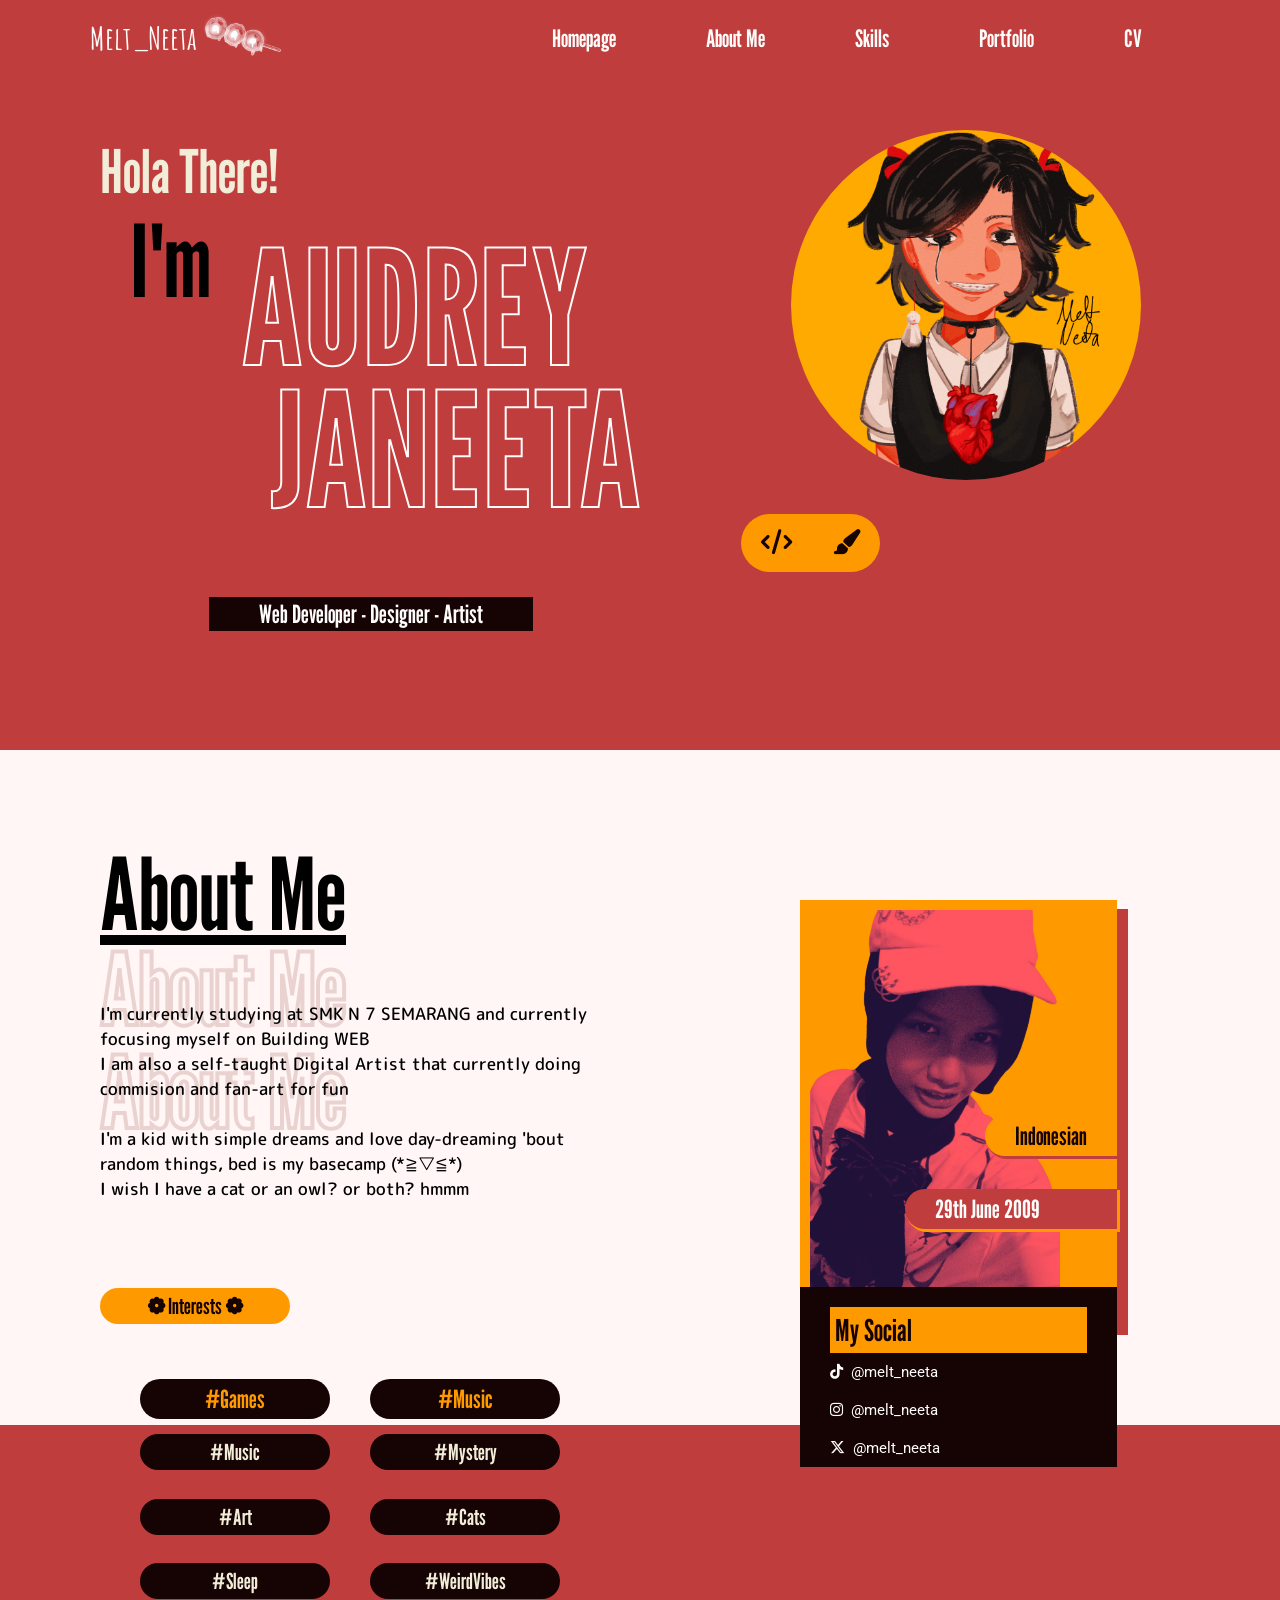
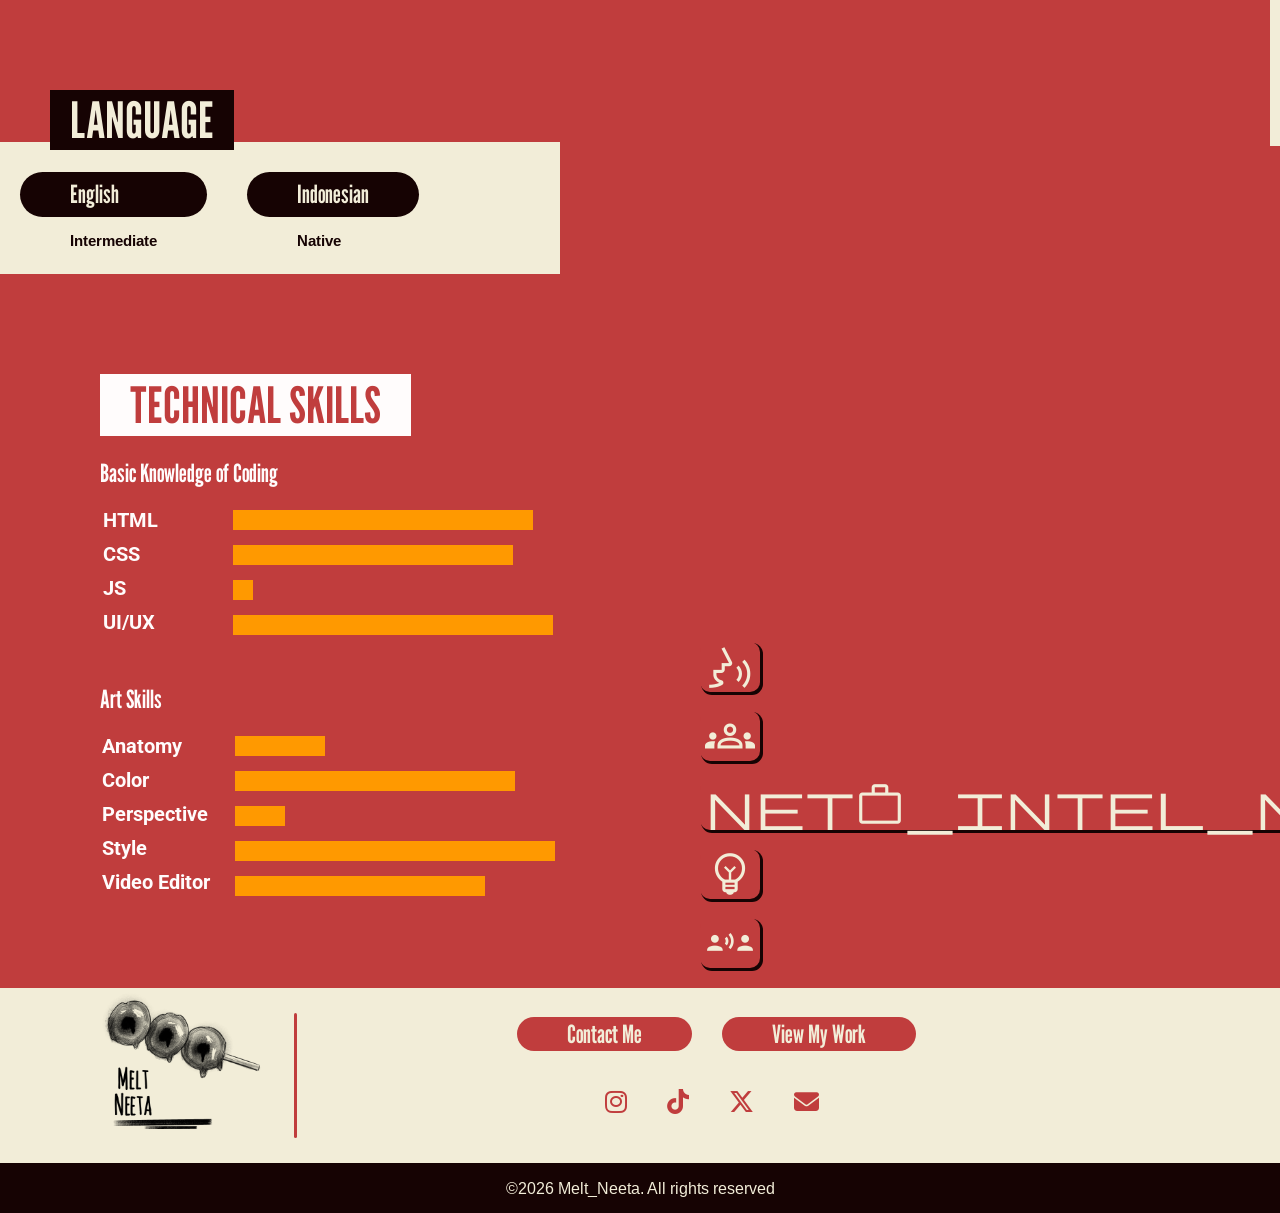
==== commit a73bd7fb: "homepage-aboutme-skills FRICKIN DONEEEEE" ====
--- a/index.html
+++ b/index.html
@@ -253,7 +253,38 @@
 
 <footer>
 
+<section class="footer" id="footer">
     
+    <div class="upper">
+        <div class="logo">
+            <img src="assets/black logo.png"/>
+        </div>
+        <div class="separator"></div>
+        <div class="contact">
+            <div class="contact-view">
+                <div class="contact-me">
+                    <a href="">Contact Me</a>
+                </div>
+                <div class="view-work">
+                    <a href="">View My Work</a>
+                </div>
+            </div>
+            <div class="socials">
+                <ul>
+                    <li><i class="fa-brands fa-instagram"></i></li>
+                    <li><i class="fa-brands fa-tiktok"></i></li>
+                    <li><i class="fa-brands fa-x-twitter"></i></li>
+                    <li><i class="fa-solid fa-envelope"></i></li>
+                </ul>
+            </div>
+        </div>
+    </div>
+    <div class="under">
+        <p>©2026 Melt_Neeta. All rights reserved</p>
+    </div>
+
+</section>
+
 </footer>
 </body>
 </html>
--- a/index.css
+++ b/index.css
@@ -87,7 +87,7 @@
 
 .homepage {
     background-color: var(--red);
-    max-height: 1000px;
+    max-height: 750px;
     display: flex;
 }
 
@@ -680,4 +680,96 @@
     padding: 7px 0px;
     border-radius: 50px 0px 0px 50px;
     margin-top: 25px;
+}
+
+/*footer*/
+
+.footer .upper {
+    background-color: var(--bright-yellow);
+    height: 175px;
+    width: 100%;
+    padding: 0px 0px;
+    display: flex;
+    flex-direction: row;
+    justify-content: center;
+}
+
+.footer .upper .logo img {
+    height: 175px;
+    width: 175px;
+    margin-left: -250px;
+    display: flex;
+}
+
+.footer .upper .separator {
+    height: 125px;
+    width: 3px;
+    background-color: var(--red);
+    border-radius: 100px;
+    align-self: center;
+    margin: 0px 100px 0px -50px;
+}
+
+.footer .upper .contact {
+    display: flex;
+    flex-direction: column;
+    padding: 20px;
+    align-self: center;
+    margin-left: 100px;
+    margin-top: 20px;
+}
+
+.footer .upper .contact .contact-view {
+    display: flex;
+    flex-direction: row;
+    gap: 30px;
+}
+
+.footer .upper .contact .contact-view .contact-me a {
+    font-family: "League Gothic", sans-serif;
+    font-size: 25px;
+    text-decoration: none;
+    color: var(--bright-yellow);
+    background-color: var(--red);
+    padding: 2px 50px;
+    border-radius: 50px;
+}
+
+.footer .upper .contact .contact-view .view-work a {
+    font-family: "League Gothic", sans-serif;
+    font-size: 25px;
+    text-decoration: none;
+    color: var(--bright-yellow);
+    background-color: var(--red);
+    padding: 2px 50px;
+    border-radius: 50px;
+}
+
+.footer .upper .contact .socials {
+    display: flex;
+    flex-direction: row;
+    justify-content: center;
+}
+.footer .upper .contact .socials ul {
+    margin-top: 20px;
+    margin-left: -50px;
+    display: flex;
+    flex-direction: row;
+    list-style: none;
+}
+.footer .upper .contact .socials ul li {
+    padding: 20px;
+    color: var(--red);
+    font-size: 25px;
+}
+
+.footer .under {
+    background-color: var(--black);
+    height: 50px;
+    width: 100%;
+    color: var(--bright-yellow);
+    justify-self: center;
+    align-content: center;
+    text-align: center;
+    font-family: "Arimo", sans-serif;
 }
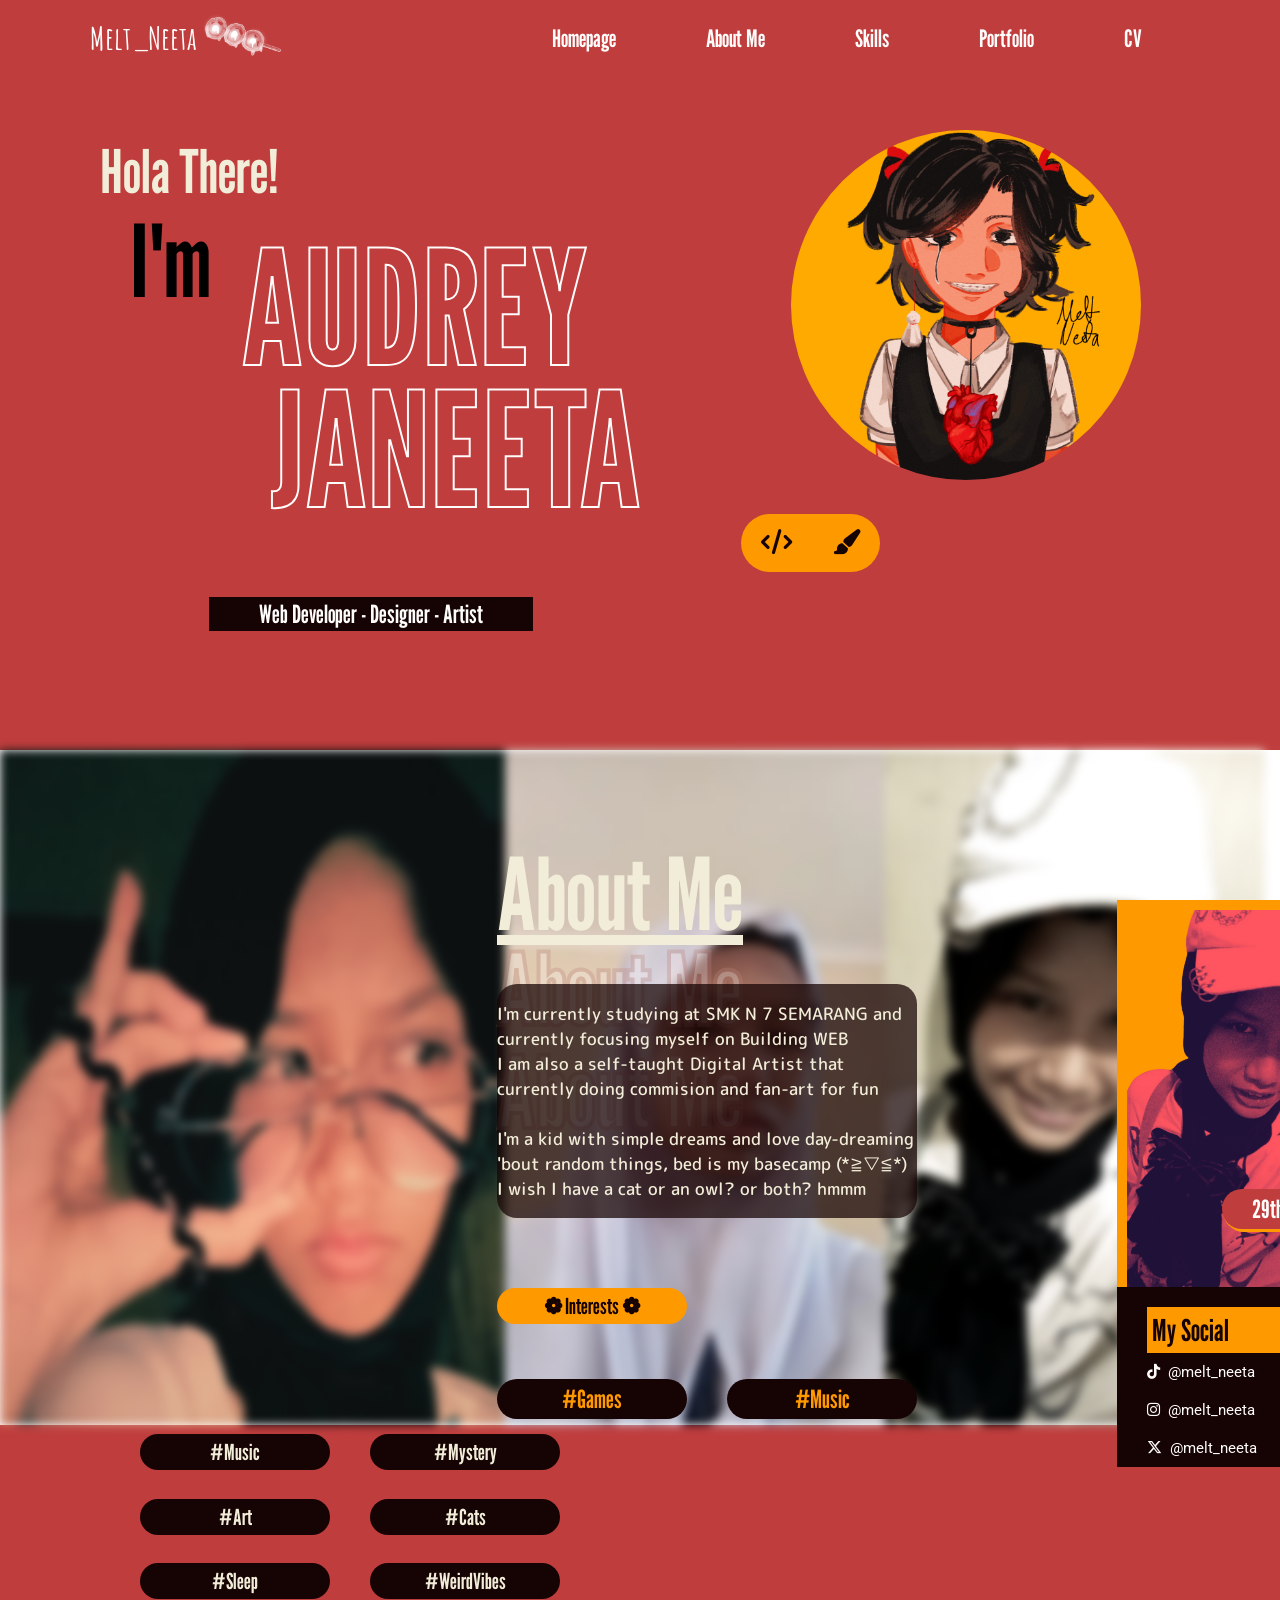
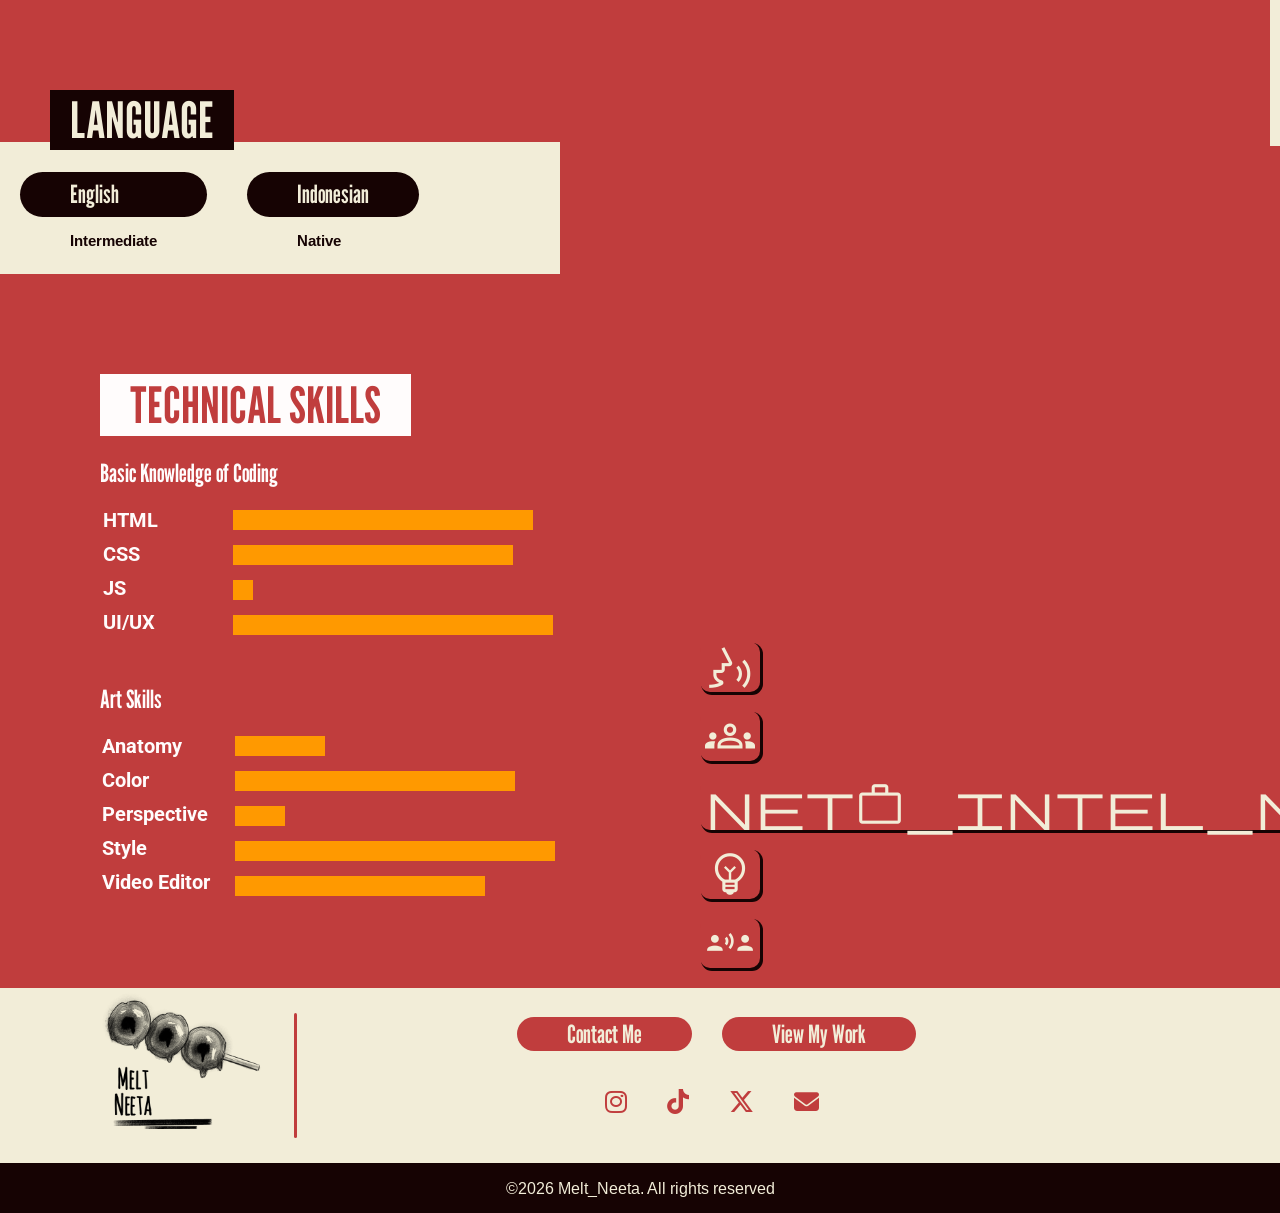
==== commit 41c7a7ed: "a lil bit ajustment" ====
--- a/index.html
+++ b/index.html
@@ -7,9 +7,10 @@
     <link rel="stylesheet" href="index.css"> 
     <link rel="stylesheet" href="https://cdnjs.cloudflare.com/ajax/libs/font-awesome/6.5.1/css/all.min.css">
     <link rel="preconnect" href="https://fonts.googleapis.com">
+    <link rel="stylesheet" href="https://fonts.googleapis.com/css2?family=Material+Symbols+Outlined:opsz,wght,FILL,GRAD@20..48,100..700,0..1,-50..200" />
+    <link rel="preconnect" href="https://fonts.googleapis.com">
     <link rel="preconnect" href="https://fonts.gstatic.com" crossorigin>
-    <link rel="stylesheet" href="https://fonts.googleapis.com/css2?family=Material+Symbols+Outlined:opsz,wght,FILL,GRAD@20..48,100..700,0..1,-50..200" />
-    <link href="https://fonts.googleapis.com/css2?family=Amatic+SC:wght@400;700&family=Arimo:ital,wght@0,400..700;1,400..700&family=League+Gothic:wdth@75..100&family=M+PLUS+Rounded+1c:wght@100;300;400;500;700;800;900&family=Roboto:ital,wght@0,100..900;1,100..900&display=swap" rel="stylesheet">
+    <link href="https://fonts.googleapis.com/css2?family=Akt:wght@100..900&family=Amatic+SC:wght@400;700&family=Arimo:ital,wght@0,400..700;1,400..700&family=League+Gothic:wdth@75..100&family=M+PLUS+Rounded+1c:wght@100;300;400;500;700;800;900&family=Roboto:ital,wght@0,100..900;1,100..900&display=swap" rel="stylesheet">
 </head>
 <body>
 
@@ -68,6 +69,12 @@
 <section class="about-me" id="about-me">
 
 <div class="about-me">
+    
+    <div class="background-me">
+        <img class="one" src="assets/mypic1.png">
+        <img class="two" src="assets/me at school.jpeg">
+        <img class="three" src="assets/y2kme2.jpeg">
+    </div>
 
     <div class="aboutme-left">
         <div class="aboutme-title">
--- a/index.css
+++ b/index.css
@@ -179,10 +179,24 @@
 /* About Me */
 
 .about-me {
-    background-color: var(--white2);
     max-height: 675px;
+    width: fit-content;
     display: flex;
     z-index: 2;
+    width: 1200px;
+}
+
+.about-me .background-me {
+    z-index: -100;
+    margin-right: -1260px;
+    display: flex;
+    flex-direction: row;
+    filter: blur(5px);
+}
+
+.about-me .background-me .one {
+    height: 675px;
+    width: 505px;
 }
 
 .aboutme-left {
@@ -198,6 +212,7 @@
     font-weight: 200;
     text-decoration: underline;
     margin-bottom: 75px;
+    color: var(--bright-yellow);
 }
 
 .aboutme-left .aboutme-title h2 {
@@ -218,6 +233,9 @@
     font-weight: 500;
     font-size: 17px;
     max-width: 500px;
+    color: var(--bright-yellow);
+    background: #160303ba;
+    border-radius: 20px;
 }
 
 .aboutme-right {
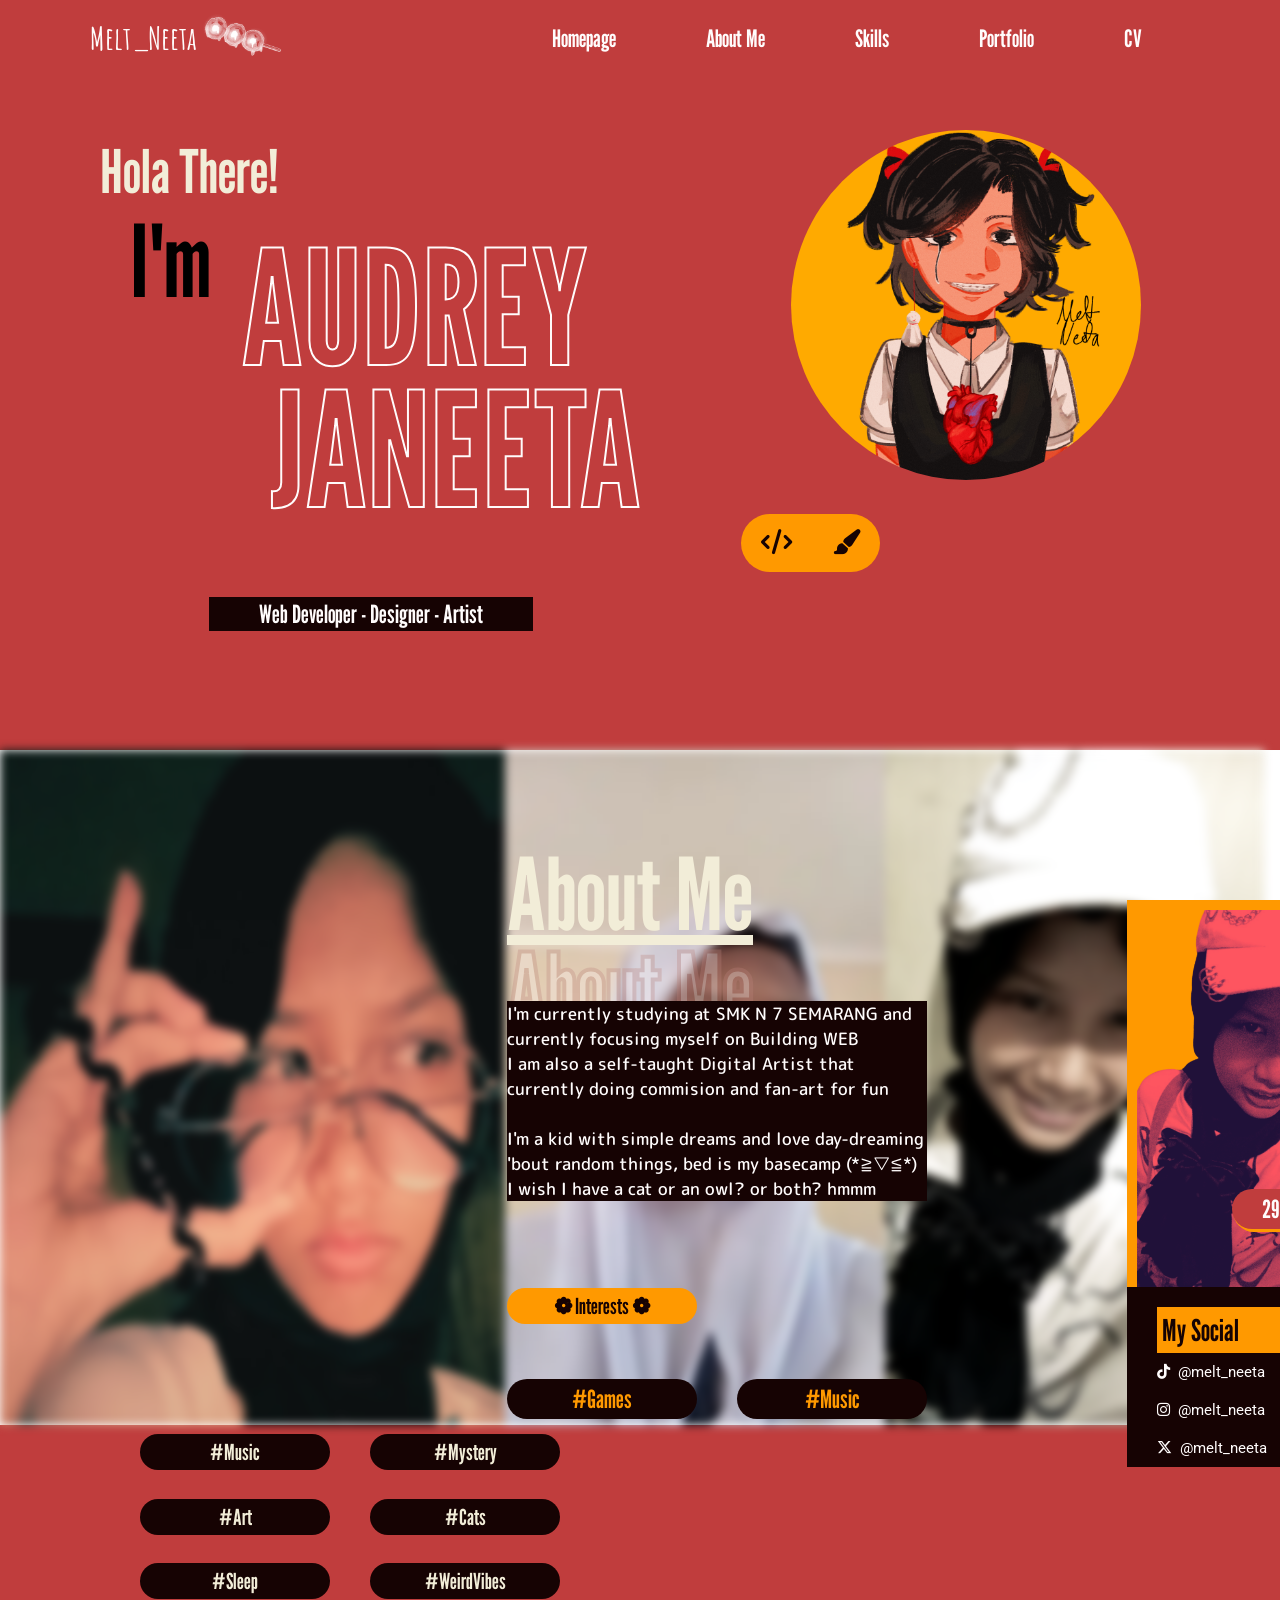
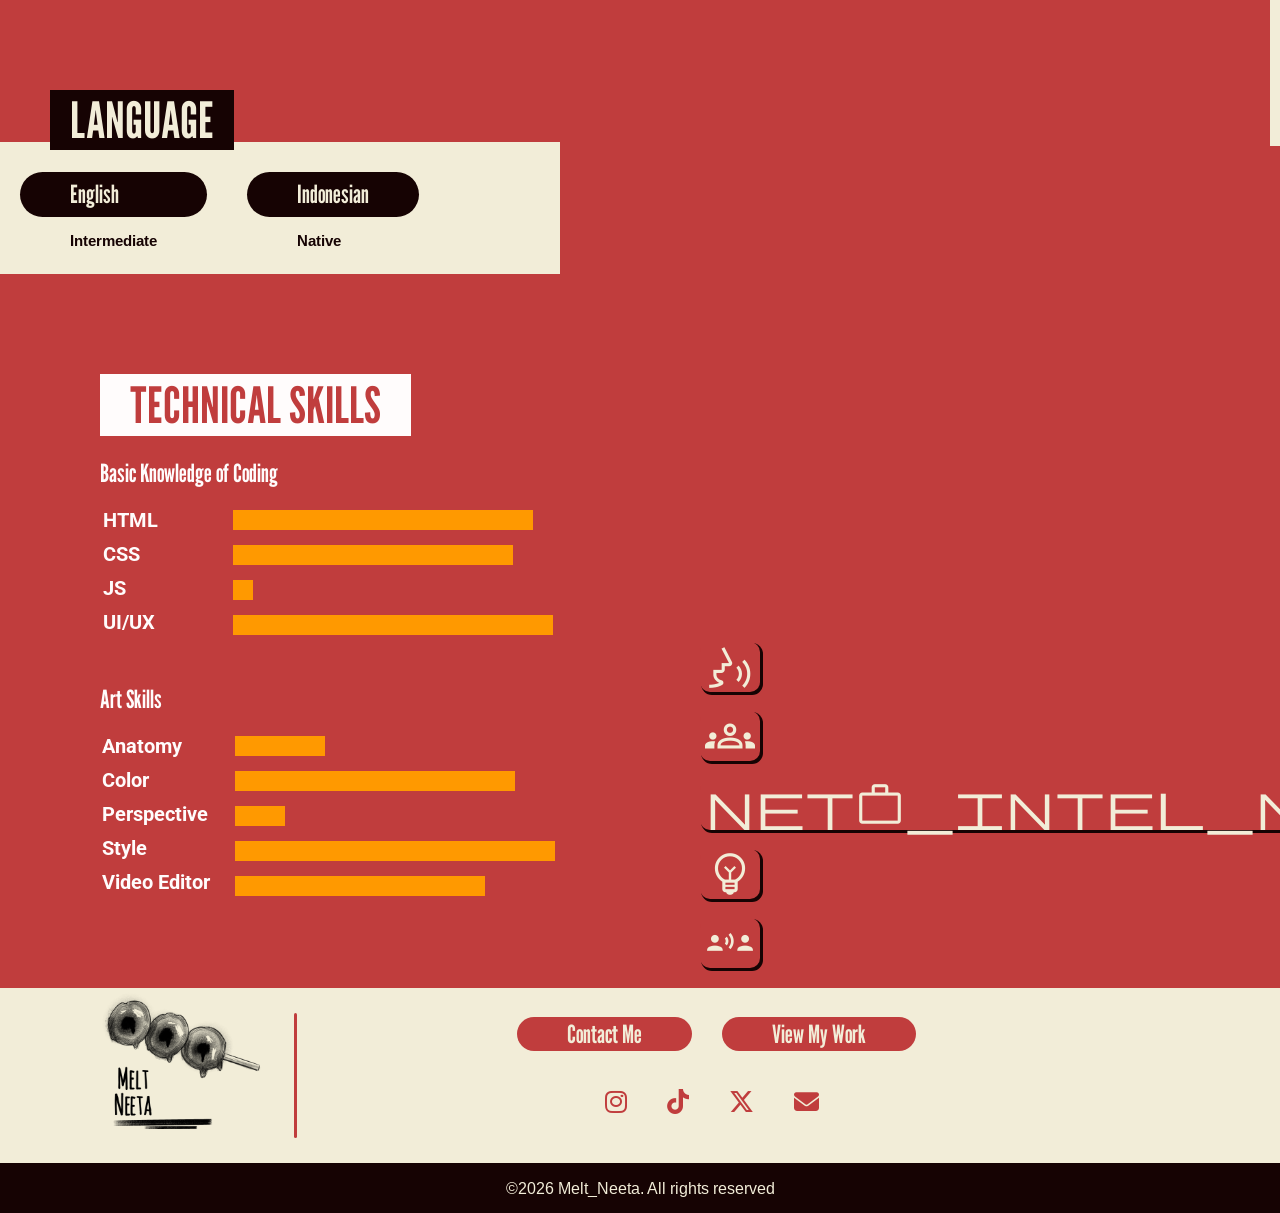
==== commit 78ee69c0: "bismillah last" ====
--- a/index.html
+++ b/index.html
@@ -270,18 +270,18 @@
         <div class="contact">
             <div class="contact-view">
                 <div class="contact-me">
-                    <a href="">Contact Me</a>
+                    <a href="https://www.instagram.com/melt_neeta/">Contact Me</a>
                 </div>
                 <div class="view-work">
-                    <a href="">View My Work</a>
+                    <a href="portfolio.html">View My Work</a>
                 </div>
             </div>
             <div class="socials">
                 <ul>
-                    <li><i class="fa-brands fa-instagram"></i></li>
-                    <li><i class="fa-brands fa-tiktok"></i></li>
-                    <li><i class="fa-brands fa-x-twitter"></i></li>
-                    <li><i class="fa-solid fa-envelope"></i></li>
+                    <a href="https://www.instagram.com/melt_neeta/"><li><i class="fa-brands fa-instagram"></i></li></a>
+                    <a href="https://www.tiktok.com/@melt_neeta?_r=1&_t=ZS-96X6YOt3KGC"><li><i class="fa-brands fa-tiktok"></i></li></a>
+                    <a href="https://x.com/melt_neeta"><li><i class="fa-brands fa-x-twitter"></i></li></a>
+                    <a href="https://mail.google.com/mail/u/0/#inbox?compose=GTvVlcSDXXtTqbwSrxpvKtBXSsJgzjxHXQLcRLFPjsFFGcBXwGWsqfdvnDzfLvJnTQNzMcGrRkbrS"><li><i class="fa-solid fa-envelope"></i></li></a>
                 </ul>
             </div>
         </div>
--- a/index.css
+++ b/index.css
@@ -188,7 +188,7 @@
 
 .about-me .background-me {
     z-index: -100;
-    margin-right: -1260px;
+    margin-right: -1250px;
     display: flex;
     flex-direction: row;
     filter: blur(5px);
@@ -233,9 +233,11 @@
     font-weight: 500;
     font-size: 17px;
     max-width: 500px;
-    color: var(--bright-yellow);
-    background: #160303ba;
-    border-radius: 20px;
+    color: var(--white1);
+}
+
+.aboutme-left .aboutme-desc p {
+    background: var(--black);
 }
 
 .aboutme-right {
